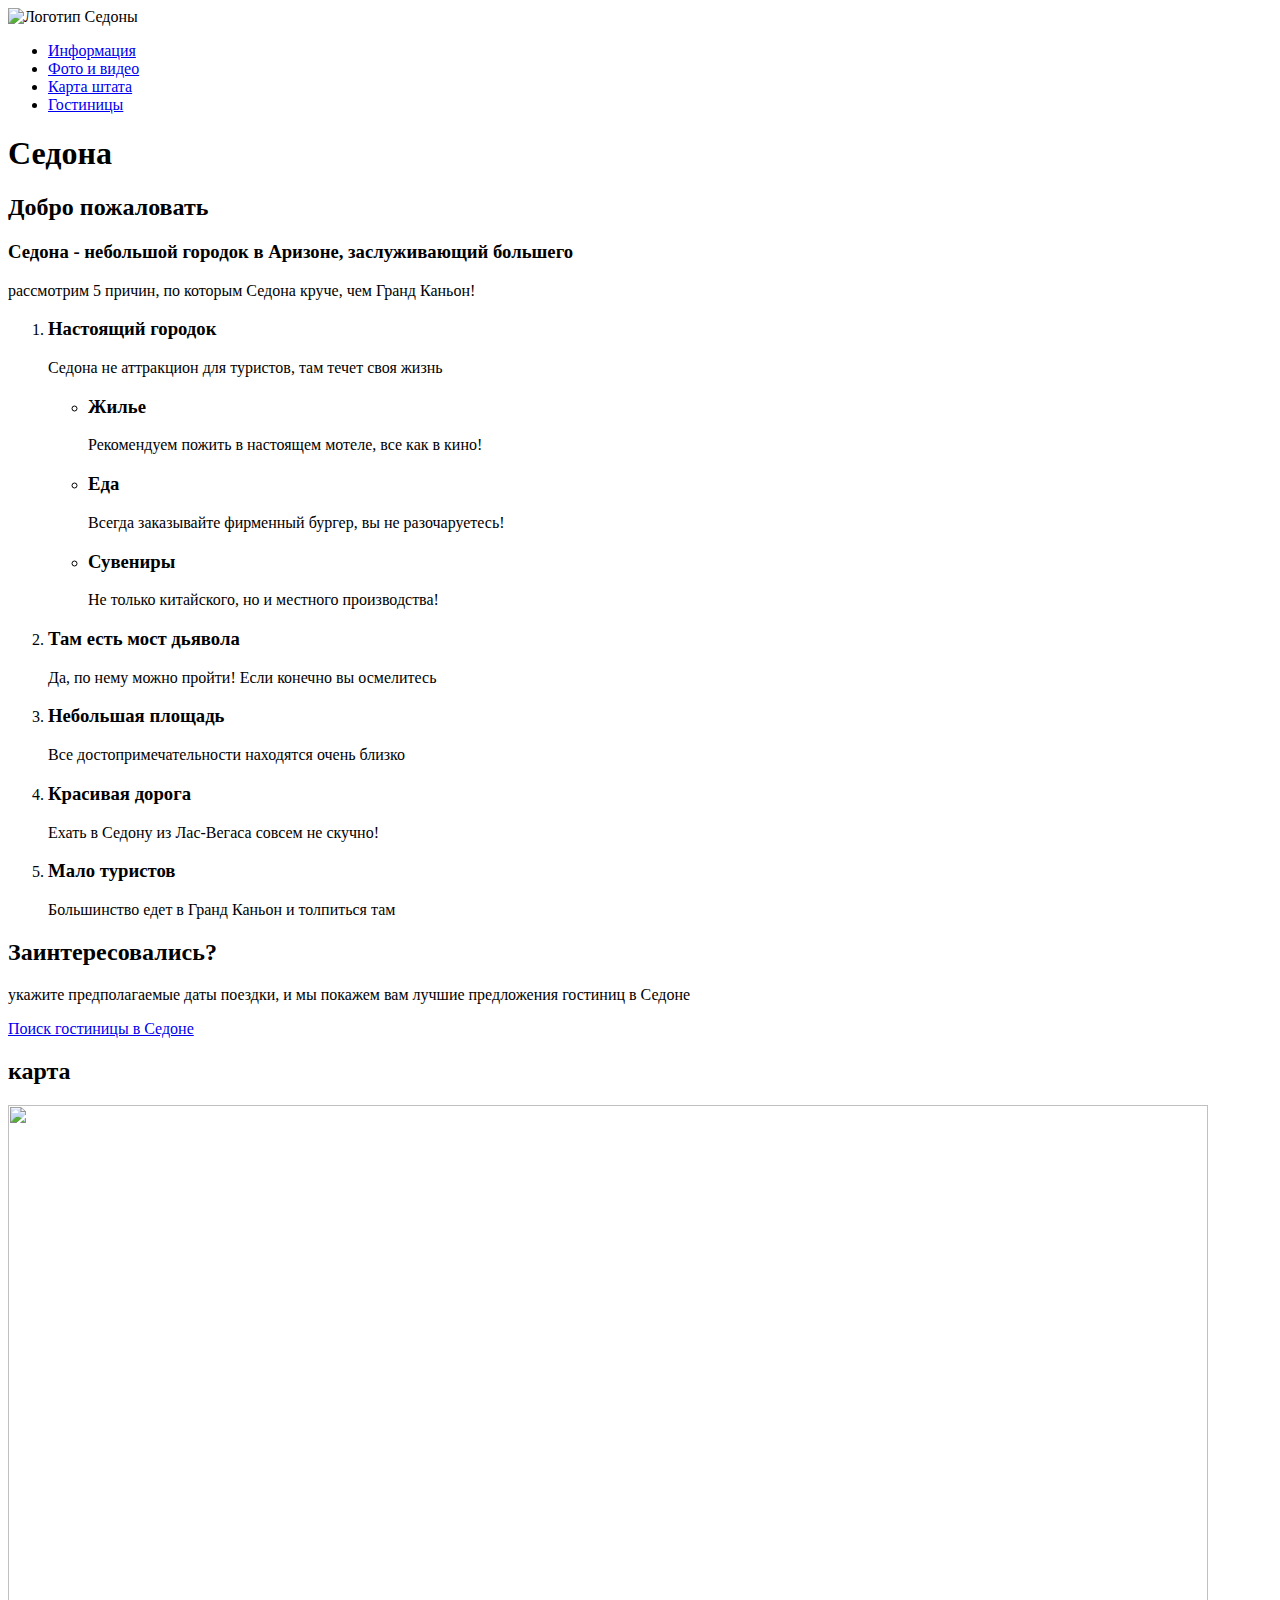
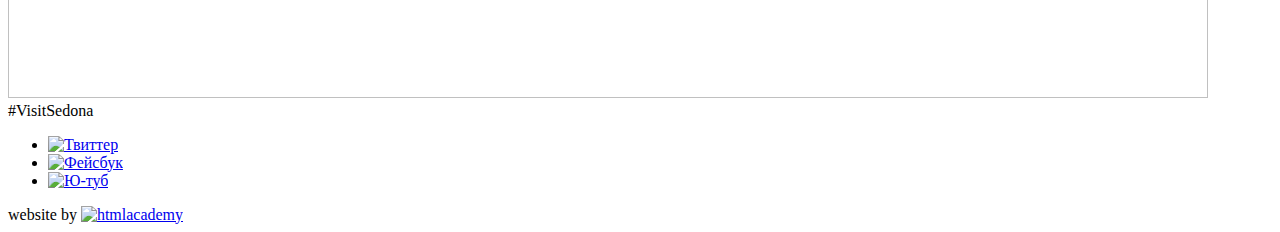
==== index.html @ 186cc0d4 "Исправление разметки, добавление картинок" ====
<!DOCTYPE html>
<html lang="ru">
  <head>
    <meta charset="utf-8">
    <link href="s:\!!!HTML\sedona\519891-sedona\css\index_style.css" rel="stylesheet">
    <title>HTML Academy: Седона</title>
  </head>
  <body>
    <div class="page-frame">     
      <header class="page-header">
        <nav class="main-navigation">
          <a class="logo" alt="логотип">
            <img src="s:\!!!HTML\sedona\519891-sedona\img\logo.png" width="138"height="70" alt="Логотип Седоны">
          </a>        
          <ul class="site-navigation">
            <li>
              <a href="#">Информация</a>
            </li>
            <li>
                <a href="#">Фото и видео</a>
            </li>
            <li>
              <a href="#">Карта штата</a>
            </li>
            <li>
                <a href="hotel.html">Гостиницы</a>
            </li>
          </ul>        
        </nav>
      </header>
      <main class="page-content">      
        <h1 class="visually-hidden">Седона</h1>
        <section class="intro">
          <h2 class="visually-hidden">Добро пожаловать</h2> 
          <h3 class="introduce font-black">Седона - небольшой городок в Аризоне, заслуживающий большего</h3>
          <p class="introduce font-grey">рассмотрим 5 причин, по которым Седона круче, чем Гранд Каньон!</p>        
        </section>
        <section class="features">         
          <ol class="features-list">
            <li class="feature-item back-blue">
              <section class="feature-wide">
                <div class="feature-wide-box1">
                  <h3 class="feature-item-caption font-white">Настоящий городок</h3>
                  <p class="feature-item-description font-white">Седона не аттракцион для туристов, там течет своя жизнь</p>
                </div>                
                <!-- Фото <img class="features1" src="s:\!!!HTML\sedona\519891-sedona\img\" width="800px"height="256px" alt="">-->
              </section>
              <ul class="about-sity">
                <li>
                  <h3 class="about-sity-caption font-black">Жилье</h3>
                  <!-- Иконка, фон-->
                  <p class="about-sity-description font-grey">Рекомендуем пожить в настоящем мотеле, все как в кино!</p>
                </li>
                <li>
                  <h3 class="about-sity-caption font-black">Еда</h3>
                  <!-- Иконка, фон-->
                  <p class="about-sity-description font-grey">Всегда заказывайте фирменный бургер, вы не разочаруетесь!</p>
                </li>
                <li>
                  <h3 class="about-sity-caption font-black">Сувениры</h3>
                  <!-- Иконка, фон-->
                  <p class="about-sity-description font-grey">Не только китайского, но и местного производства!</p>
                </li>
              </ul>
            </li>
            <li class="feature-item back-blue">
              <section class="feature-wide revers">
                <div class="feature-wide-box2">
                <h3 class="feature-item-caption font-white">Там есть мост дьявола</h3>
                <p class="feature-item-description font-white">Да, по нему можно пройти! Если конечно вы осмелитесь</p>
                </div>                
                <!-- Фото <img class="features2" src="" width=""height="" alt="">-->
              </section>                
            </li>
            <li class="feature-item back-grey">
                <h3 class="feature-item-caption font-black">Небольшая площадь</h3>
                <p class="feature-item-description font-grey">Все достопримечательности находятся очень близко</p>
            </li>
            <li class="feature-item back-grey">
                <h3 class="feature-item-caption font-black">Красивая дорога</h3>
                <p class="feature-item-description font-grey">Ехать в Седону из Лас-Вегаса совсем не скучно!</p>
            </li>
            <li class="feature-item back-grey">
                <h3 class="feature-item-caption font-black">Мало туристов</h3>
                <p class="feature-item-description font-grey">Большинство едет в Гранд Каньон и толпиться там</p>
            </li>
          </ol>
        </section>
        <section class="search-hotel">
          <h2 class="search-hotel-caption font-black">Заинтересовались?</h2>
          <p class="search-hotel-date font-grey">укажите предполагаемые даты поездки, и мы покажем вам лучшие предложения гостиниц в Седоне</p>
          <a href="form.html" class="search-hotel-link">Поиск гостиницы в Седоне</a>  
          <!-- должно всплывать окно--> 
          <div class="popup search">
           <!-- Тут будет форма-->
          </div>     
        </section>
        <section class="map">
          <h2 class="visually-hidden">карта</h2>
          <img src="s:\!!!HTML\sedona\519891-sedona\img\map.jpg " width="1200px" height="593px">
        </section>
      
      </main>
      <footer class="page-footer">
        <div>#VisitSedona</div>         
        <ul class="social">
          <li>
            <a class="social-item tw" href="#">
              <img src="s:\!!!HTML\sedona\519891-sedona\img\twitter.svg" alt="Твиттер">
            </a>
          </li>
          <li>
            <a class="social-item fb" href="#">
              <img src="s:\!!!HTML\sedona\519891-sedona\img\fb.svg" alt="Фейсбук">
            </a>
          </li>
          <li>
            <a class="social-item yt" href="#">
              <img src="s:\!!!HTML\sedona\519891-sedona\img\youtube.svg" alt="Ю-туб">
             </a>
          </li>
        </ul>        
        <div class="copyright">
          <span>
            website by                   
              <a href="https://htmlacademy.ru/intensive/htmlcss">
               <img src="s:\!!!HTML\sedona\519891-sedona\img\logo_htmlacademy.svg" width="115px" height="41px" alt="htmlacademy">
              </a>
          </span>           
        </div>      
      </footer>
   </div>
  </body>
</html>
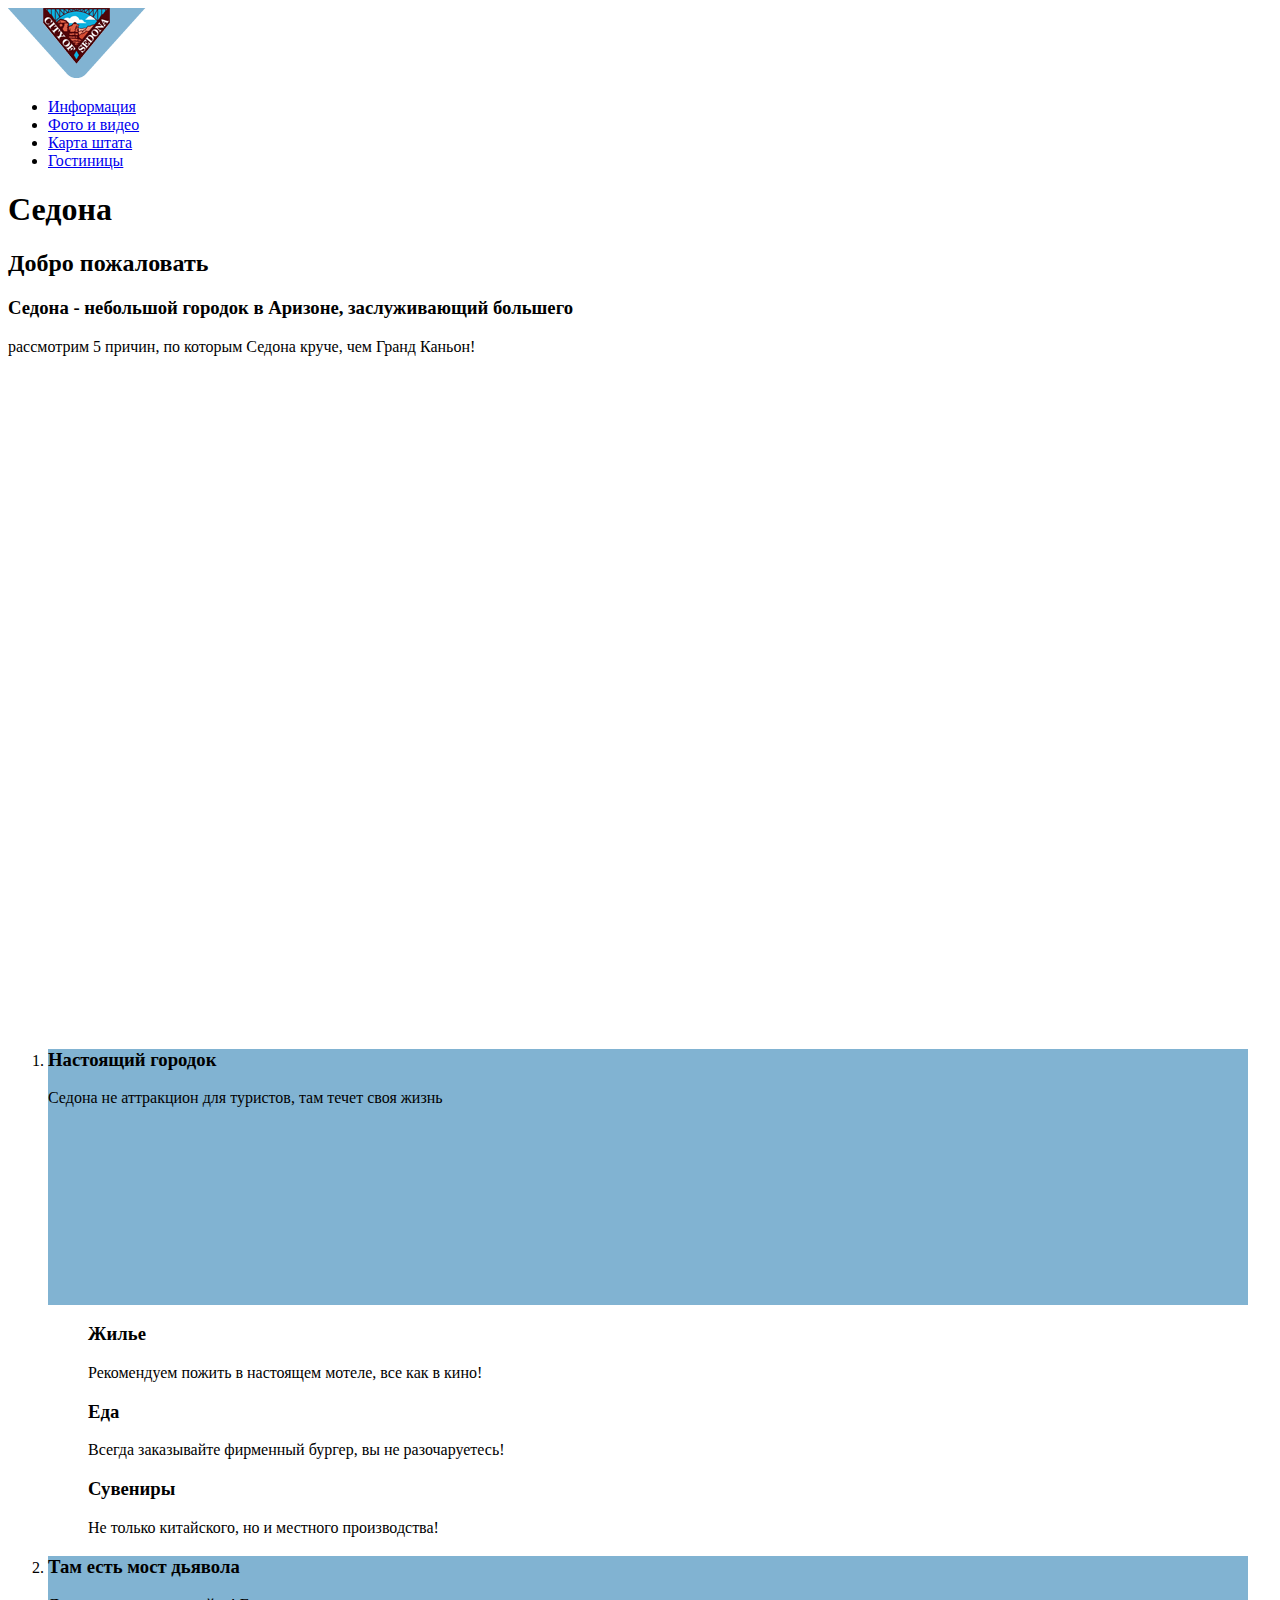
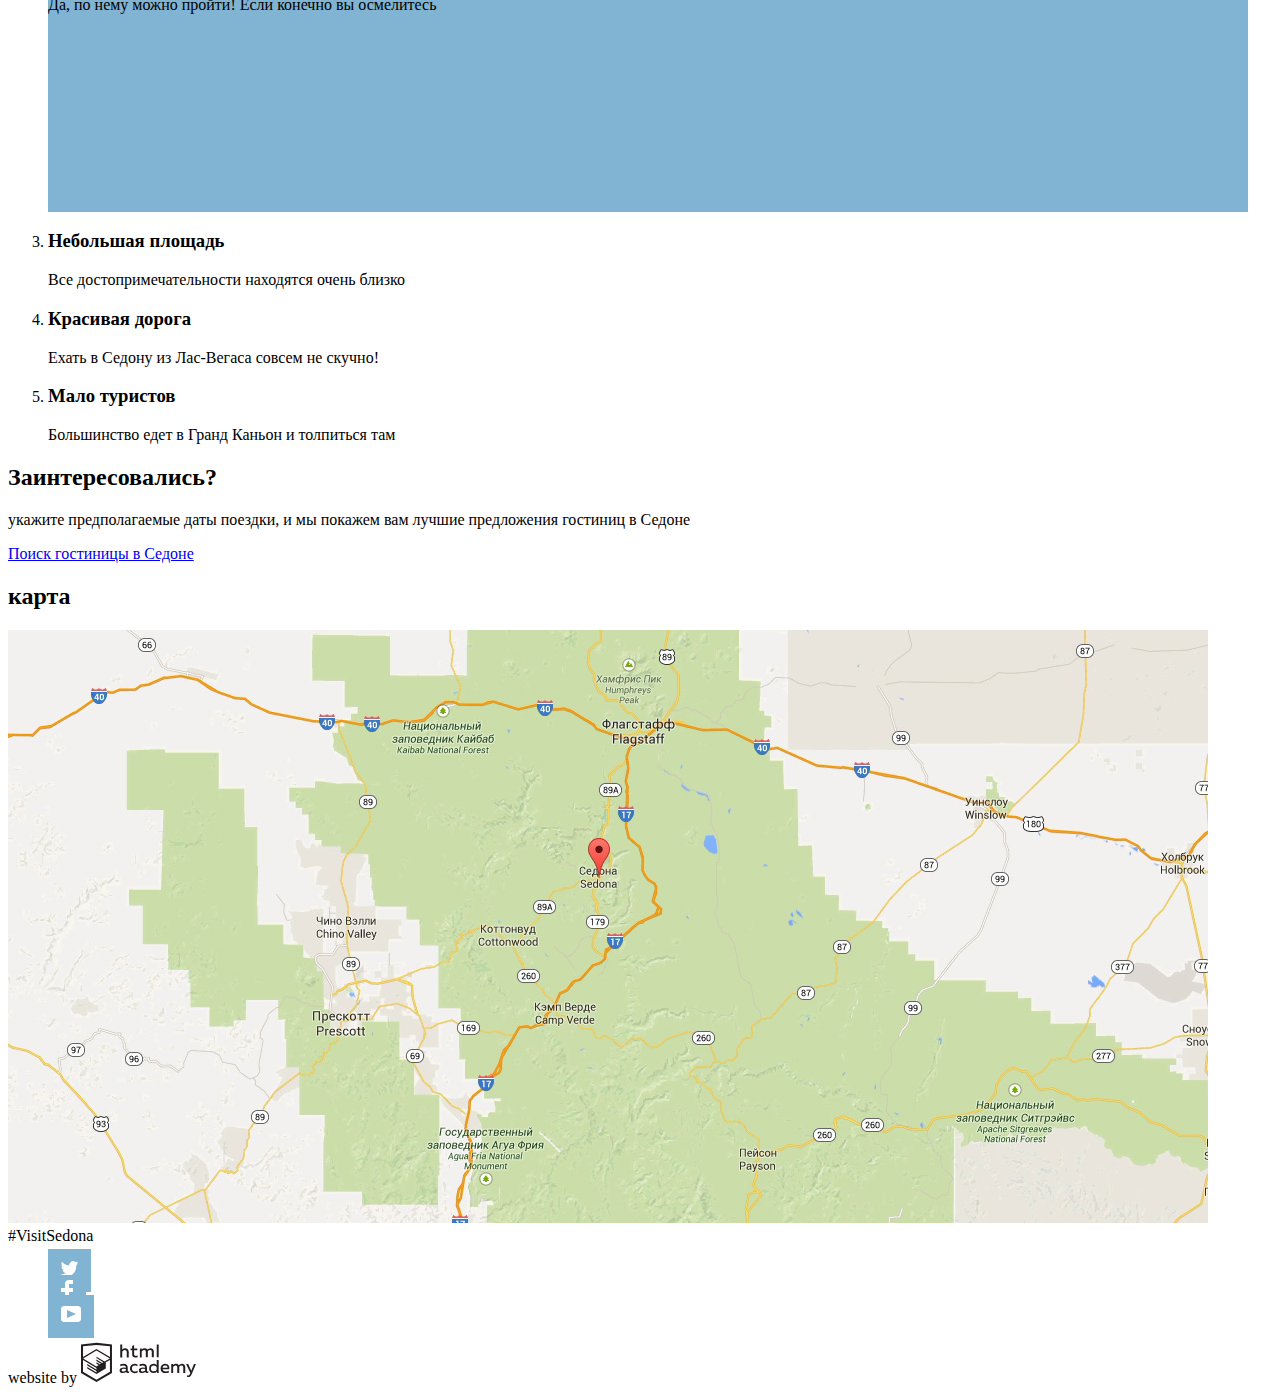
==== commit ff17bfc4: "Ссылки" ====
--- a/index.html
+++ b/index.html
@@ -2,7 +2,7 @@
 <html lang="ru">
   <head>
     <meta charset="utf-8">
-    <link href="s:\!!!HTML\sedona\519891-sedona\css\index_style.css" rel="stylesheet">
+    <link href="css\index_style.css" rel="stylesheet">
     <title>HTML Academy: Седона</title>
   </head>
   <body>
@@ -10,7 +10,7 @@
       <header class="page-header">
         <nav class="main-navigation">
           <a class="logo" alt="логотип">
-            <img src="s:\!!!HTML\sedona\519891-sedona\img\logo.png" width="138"height="70" alt="Логотип Седоны">
+            <img src="img\logo.png" width="138"height="70" alt="Логотип Седоны">
           </a>        
           <ul class="site-navigation">
             <li>
@@ -43,22 +43,21 @@
                   <h3 class="feature-item-caption font-white">Настоящий городок</h3>
                   <p class="feature-item-description font-white">Седона не аттракцион для туристов, там течет своя жизнь</p>
                 </div>                
-                <!-- Фото <img class="features1" src="s:\!!!HTML\sedona\519891-sedona\img\" width="800px"height="256px" alt="">-->
               </section>
               <ul class="about-sity">
                 <li>
                   <h3 class="about-sity-caption font-black">Жилье</h3>
-                  <!-- Иконка, фон-->
+                  
                   <p class="about-sity-description font-grey">Рекомендуем пожить в настоящем мотеле, все как в кино!</p>
                 </li>
                 <li>
                   <h3 class="about-sity-caption font-black">Еда</h3>
-                  <!-- Иконка, фон-->
+                  
                   <p class="about-sity-description font-grey">Всегда заказывайте фирменный бургер, вы не разочаруетесь!</p>
                 </li>
                 <li>
                   <h3 class="about-sity-caption font-black">Сувениры</h3>
-                  <!-- Иконка, фон-->
+                  
                   <p class="about-sity-description font-grey">Не только китайского, но и местного производства!</p>
                 </li>
               </ul>
@@ -69,7 +68,7 @@
                 <h3 class="feature-item-caption font-white">Там есть мост дьявола</h3>
                 <p class="feature-item-description font-white">Да, по нему можно пройти! Если конечно вы осмелитесь</p>
                 </div>                
-                <!-- Фото <img class="features2" src="" width=""height="" alt="">-->
+                
               </section>                
             </li>
             <li class="feature-item back-grey">
@@ -97,7 +96,7 @@
         </section>
         <section class="map">
           <h2 class="visually-hidden">карта</h2>
-          <img src="s:\!!!HTML\sedona\519891-sedona\img\map.jpg " width="1200px" height="593px">
+          <img src="img\map.jpg " width="1200px" height="593px">
         </section>
       
       </main>
@@ -106,17 +105,17 @@
         <ul class="social">
           <li>
             <a class="social-item tw" href="#">
-              <img src="s:\!!!HTML\sedona\519891-sedona\img\twitter.svg" alt="Твиттер">
+              <img src="img\twitter.svg" alt="Твиттер">
             </a>
           </li>
           <li>
             <a class="social-item fb" href="#">
-              <img src="s:\!!!HTML\sedona\519891-sedona\img\fb.svg" alt="Фейсбук">
+              <img src="img\fb.svg" alt="Фейсбук">
             </a>
           </li>
           <li>
             <a class="social-item yt" href="#">
-              <img src="s:\!!!HTML\sedona\519891-sedona\img\youtube.svg" alt="Ю-туб">
+              <img src="img\youtube.svg" alt="Ю-туб">
              </a>
           </li>
         </ul>        
@@ -124,7 +123,7 @@
           <span>
             website by                   
               <a href="https://htmlacademy.ru/intensive/htmlcss">
-               <img src="s:\!!!HTML\sedona\519891-sedona\img\logo_htmlacademy.svg" width="115px" height="41px" alt="htmlacademy">
+               <img src="img\logo_htmlacademy.svg" width="115px" height="41px" alt="htmlacademy">
               </a>
           </span>           
         </div>      
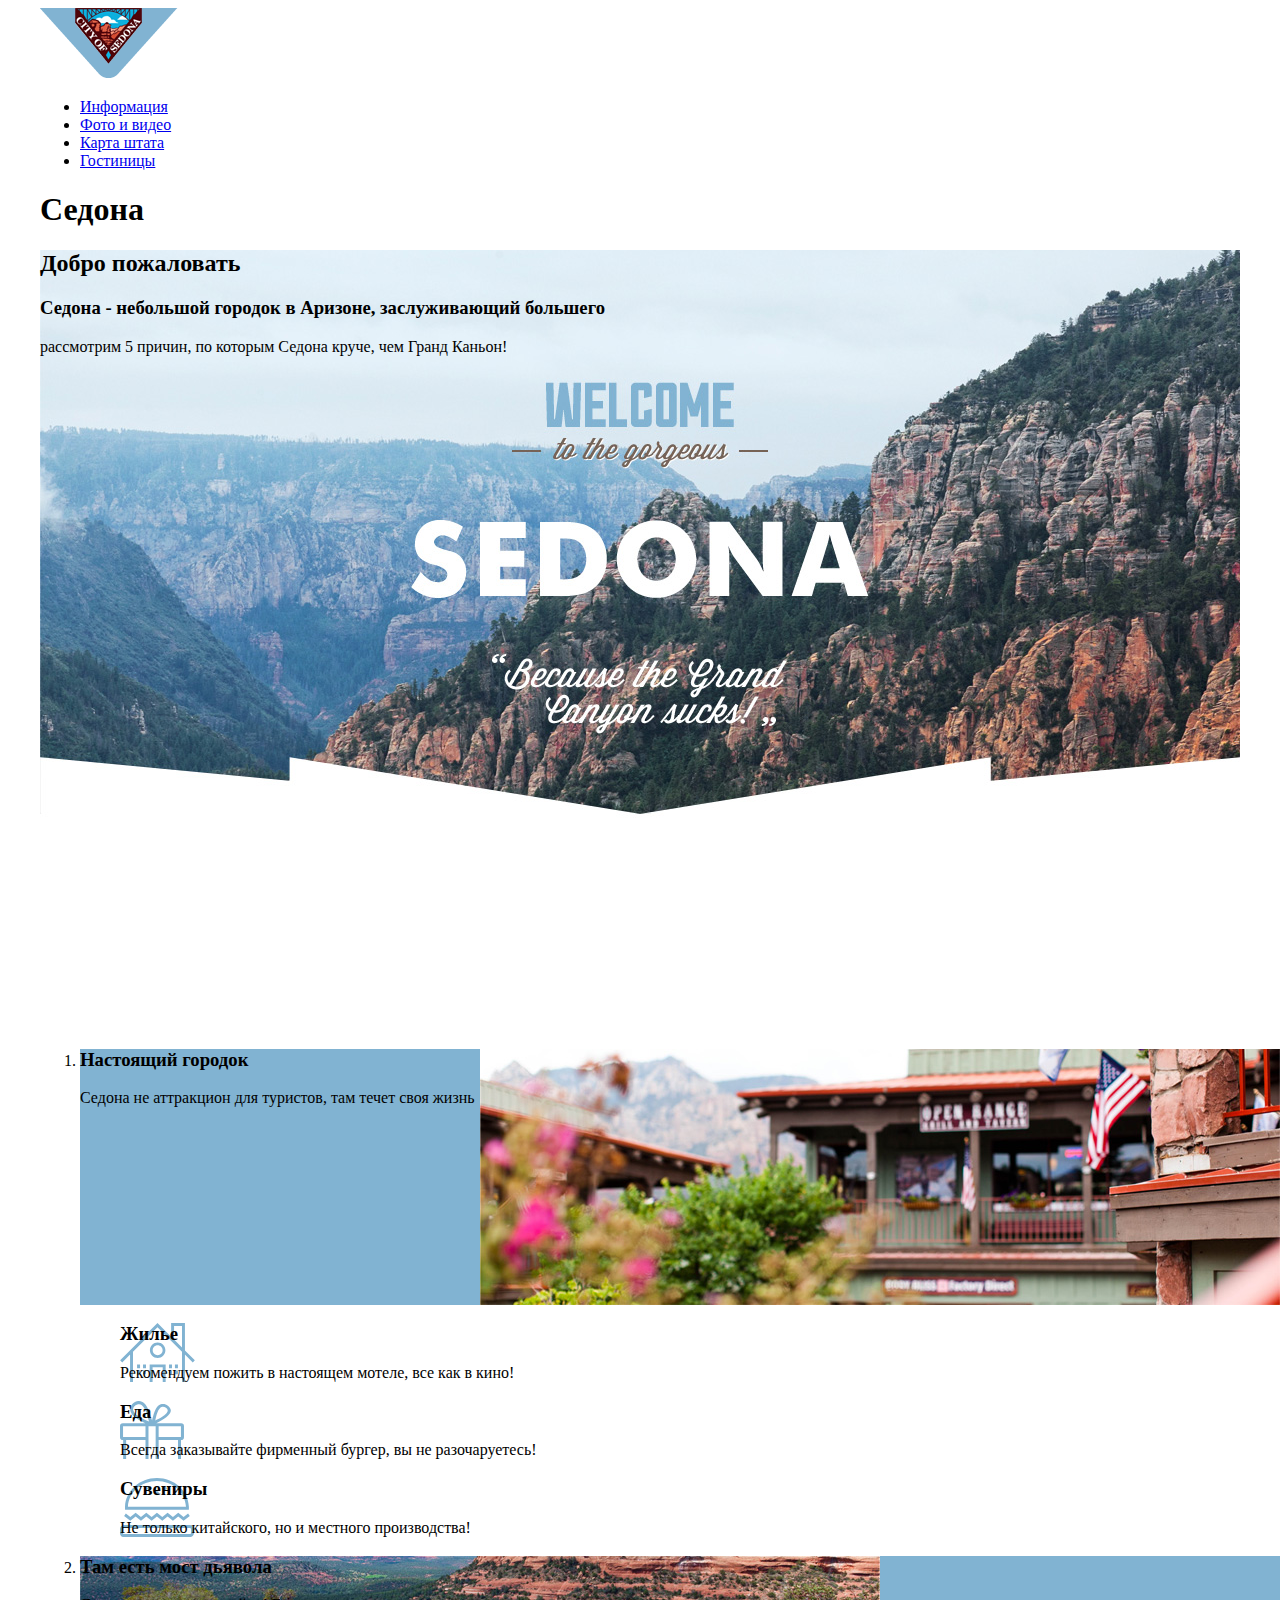
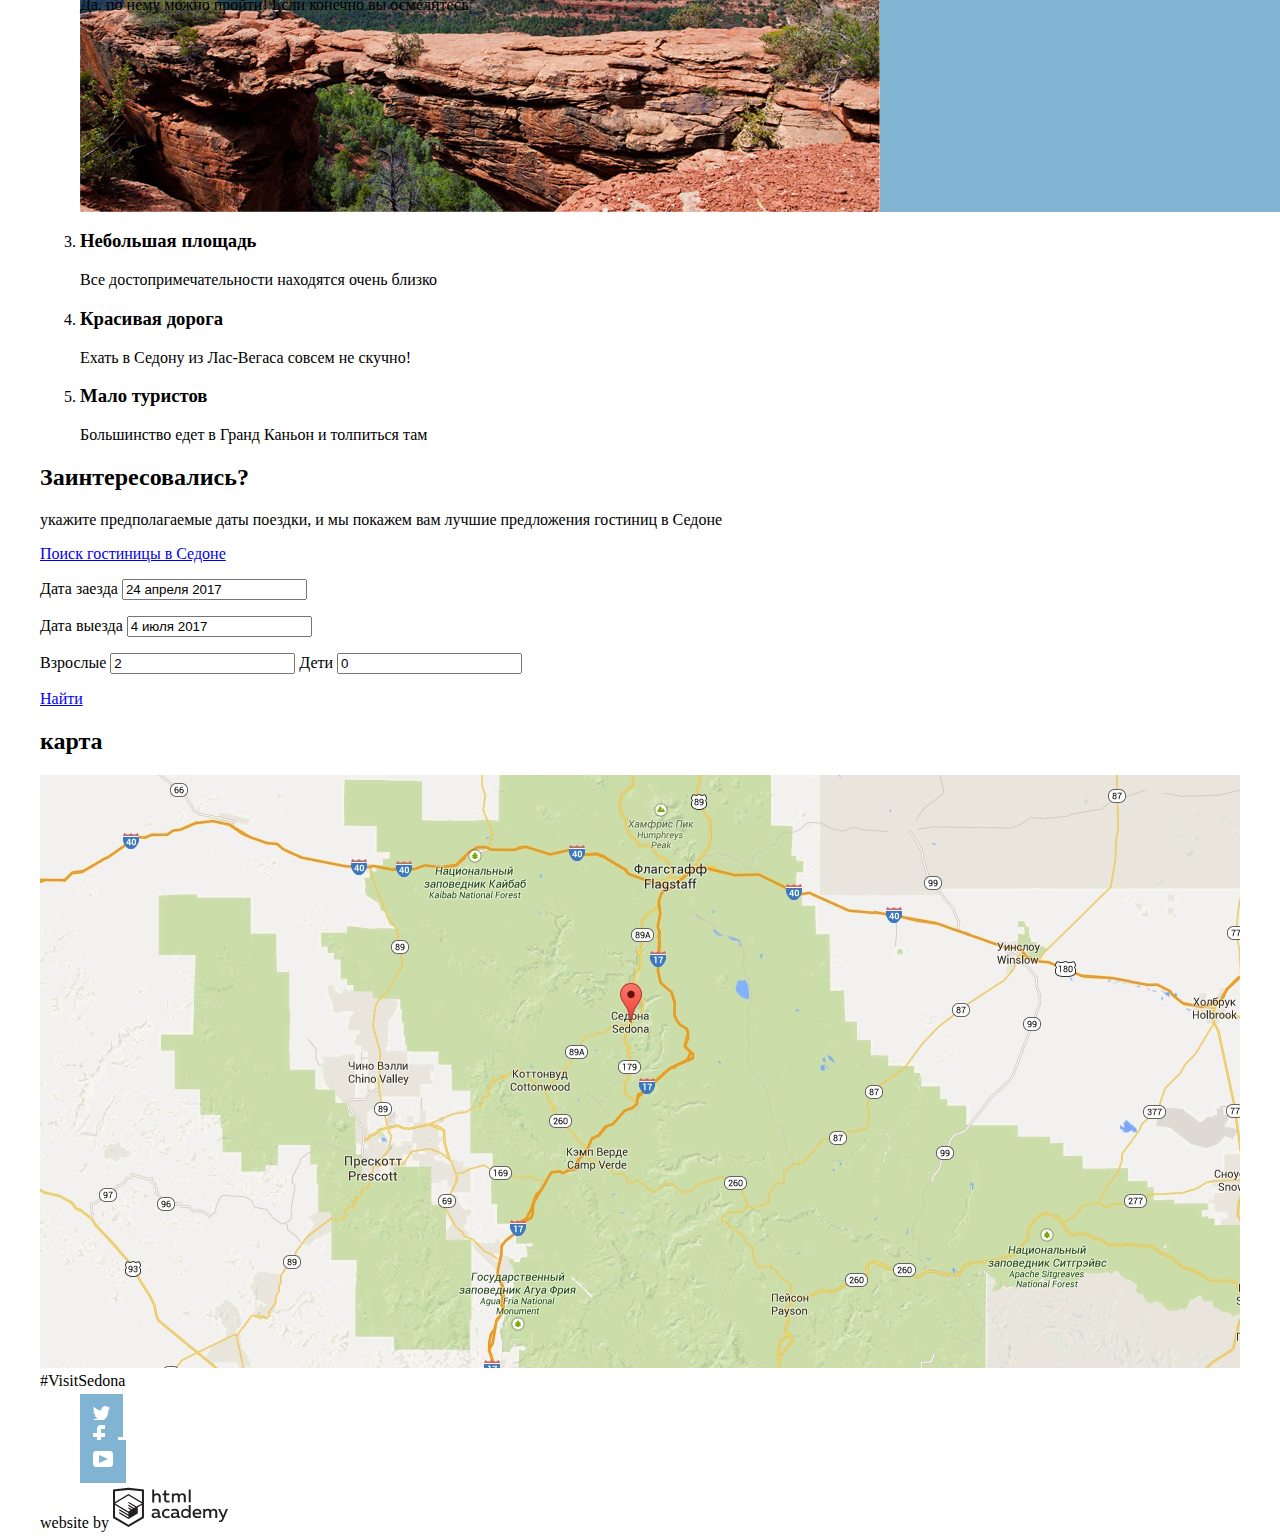
==== commit 7c506a9a: "формы" ====
--- a/index.html
+++ b/index.html
@@ -2,7 +2,7 @@
 <html lang="ru">
   <head>
     <meta charset="utf-8">
-    <link href="css\index_style.css" rel="stylesheet">
+    <link href="css/style.css" rel="stylesheet">
     <title>HTML Academy: Седона</title>
   </head>
   <body>
@@ -10,7 +10,7 @@
       <header class="page-header">
         <nav class="main-navigation">
           <a class="logo" alt="логотип">
-            <img src="img\logo.png" width="138"height="70" alt="Логотип Седоны">
+            <img src="img/logo.png" width="138"height="70" alt="Логотип Седоны">
           </a>        
           <ul class="site-navigation">
             <li>
@@ -90,13 +90,29 @@
           <p class="search-hotel-date font-grey">укажите предполагаемые даты поездки, и мы покажем вам лучшие предложения гостиниц в Седоне</p>
           <a href="form.html" class="search-hotel-link">Поиск гостиницы в Седоне</a>  
           <!-- должно всплывать окно--> 
-          <div class="popup search">
-           <!-- Тут будет форма-->
+          <div class="popup-search">
+            <form class="popup-search-options" action="https://echo.htmlacademy.ru" method="post">
+              <p class="visit-date">
+                <label for="arrival-date">Дата заезда</label>
+                <input type="text" name="date" id="arrival-date"value="24 апреля 2017">
+              </p>
+              <p class="visit-date">
+                <label for="departure-date">Дата выезда</label>
+                <input type="text" name="date" id="departure-date" value="4 июля 2017">
+              </p>
+              <p>
+                <label for="adult">Взрослые</label>
+                <input class="count-guests" type="number" name="count-adult" id="adult" value="2">
+                <label for="children">Дети</label>
+                <input class="count-guests" type="number" name="count-children" id="children" value="0">
+              </p>
+            </form>
+            <a href="hotel.html" class="popup-search-hotels">Найти</a>
           </div>     
         </section>
         <section class="map">
           <h2 class="visually-hidden">карта</h2>
-          <img src="img\map.jpg " width="1200px" height="593px">
+          <img src="img/map.jpg " width="1200px" height="593px">
         </section>
       
       </main>
@@ -105,17 +121,17 @@
         <ul class="social">
           <li>
             <a class="social-item tw" href="#">
-              <img src="img\twitter.svg" alt="Твиттер">
+              <img src="img/twitter.svg" alt="Твиттер">
             </a>
           </li>
           <li>
             <a class="social-item fb" href="#">
-              <img src="img\fb.svg" alt="Фейсбук">
+              <img src="img/fb.svg" alt="Фейсбук">
             </a>
           </li>
           <li>
             <a class="social-item yt" href="#">
-              <img src="img\youtube.svg" alt="Ю-туб">
+              <img src="img/youtube.svg" alt="Ю-туб">
              </a>
           </li>
         </ul>        
@@ -123,7 +139,7 @@
           <span>
             website by                   
               <a href="https://htmlacademy.ru/intensive/htmlcss">
-               <img src="img\logo_htmlacademy.svg" width="115px" height="41px" alt="htmlacademy">
+               <img src="img/logo_htmlacademy.svg" width="115px" height="41px" alt="htmlacademy">
               </a>
           </span>           
         </div>      
--- a/css/style.css
+++ b/css/style.css
@@ -0,0 +1,62 @@
+.page-frame {
+    width: 1200px;
+    margin: 0px auto;
+}
+.intro {
+    width: 1200px;
+    height: 780px;
+    background: #ffffff;
+    background-image: url( "../img/intro_background.jpg" );
+}
+.feature-wide-box1 {
+    width: 1200px;
+    height: 256px;
+    background: #81b3d2;
+    background-image: url( "../img/foto1.jpg" );
+    background-repeat: no-repeat;
+    background-position: right 0px top 0px;
+}
+.feature-wide-box2 {
+    width: 1200px;
+    height: 256px;
+    background: #81b3d2;
+    background-image: url( "../img/foto2.jpg" );
+    background-repeat: no-repeat;
+    background-position: left 0px top 0px;
+}
+.about-sity {
+    list-style-type: none;
+}
+.about-sity li:first-child {
+    background-image: url( "../img/icon_1.svg" );
+    background-repeat: no-repeat;
+}
+.about-sity li:nth-child(2) {
+    background-image: url( "../img/icon_2.svg" );
+    background-repeat: no-repeat; 
+}
+.about-sity li:last-child {
+    background-image: url( "../img/icon_3.svg" );
+    background-repeat: no-repeat;
+}
+.social {
+    list-style-type: none;
+}
+.social-item {
+    background: #81b3d2;
+    border: 13px solid #81b3d2;
+}
+.filter{
+    width: 1200px;
+    height: 217px;
+    background: #ffffff;
+    background-image: url( "../img/filter_background.jpg" );
+}
+
+.social {
+    list-style-type: none;
+}
+.social-item {
+    background: #81b3d2;
+    border: 13px solid #81b3d2;
+}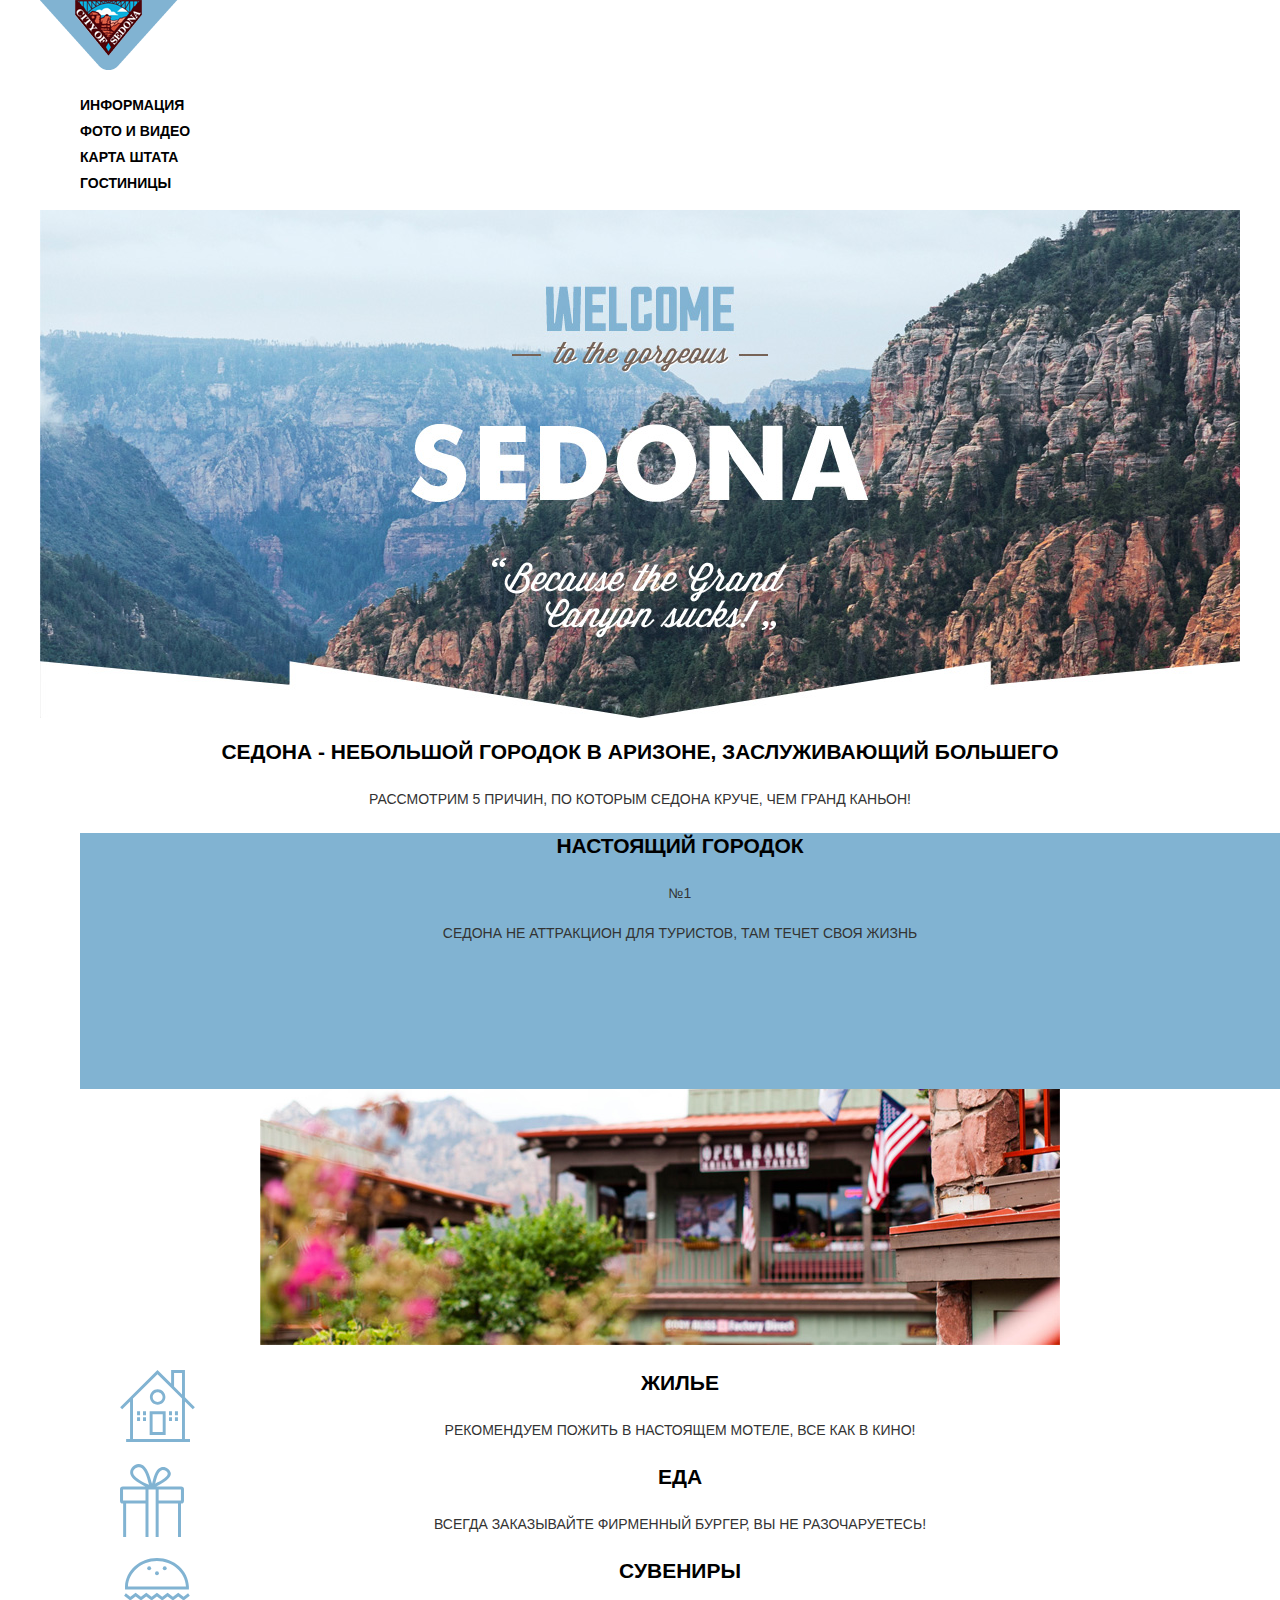
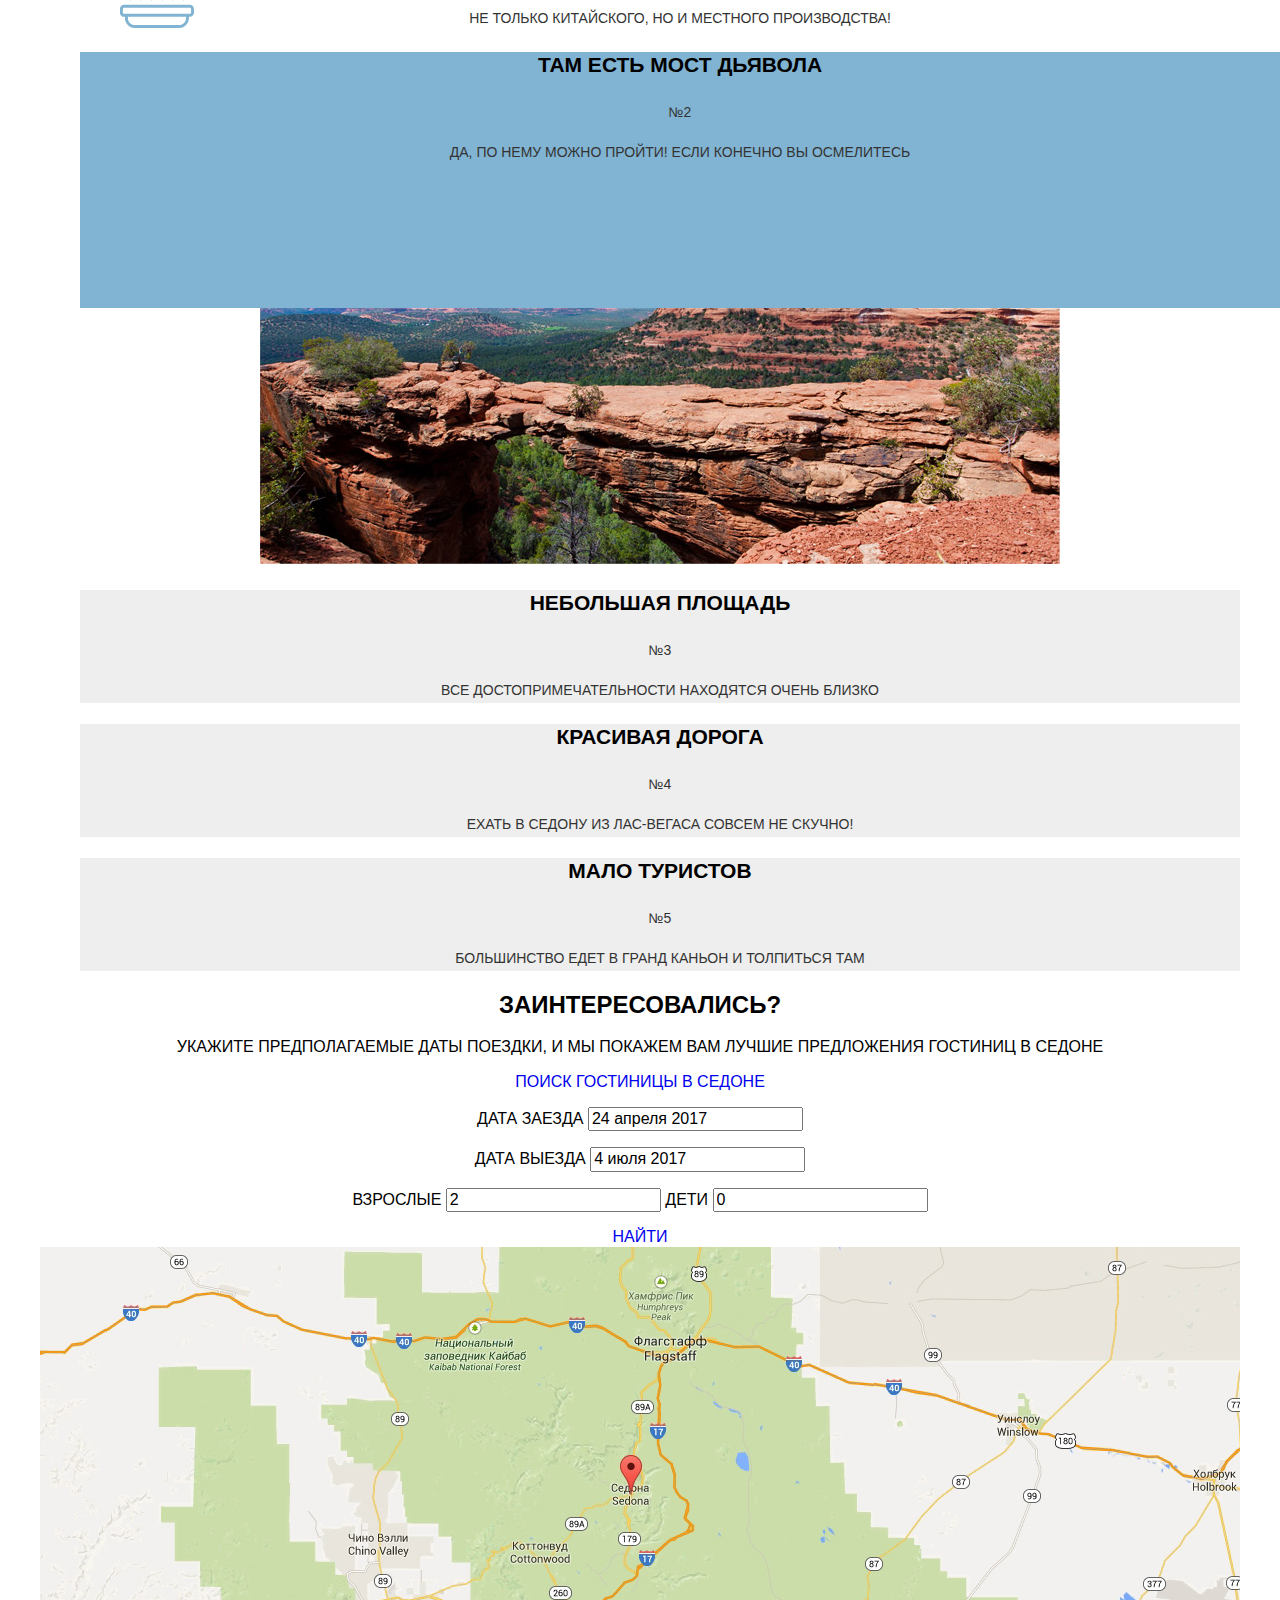
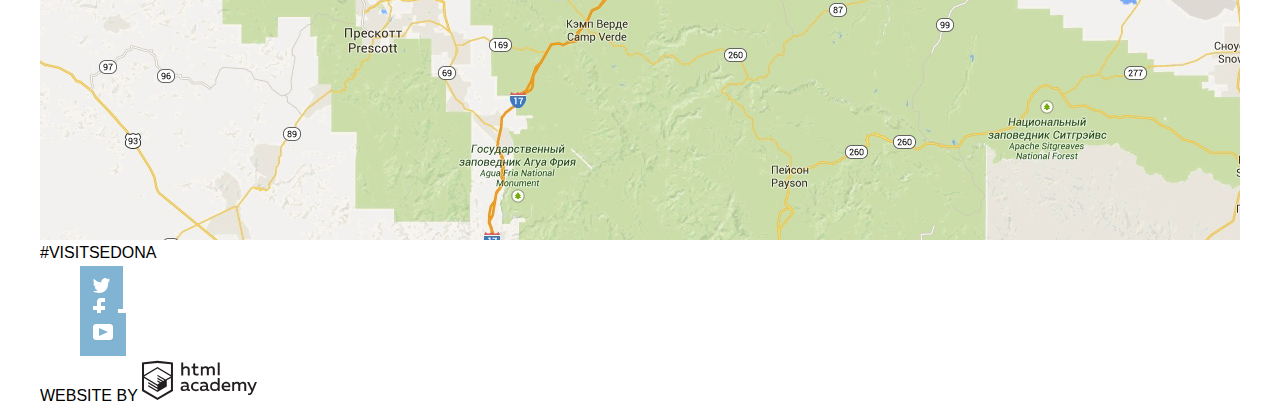
==== commit e309b3fa: "Исправления" ====
--- a/index.html
+++ b/index.html
@@ -2,8 +2,10 @@
 <html lang="ru">
   <head>
     <meta charset="utf-8">
+    <link href="css/normalize.css" rel="stylesheet">
     <link href="css/style.css" rel="stylesheet">
-    <title>HTML Academy: Седона</title>
+    <title>Седона</title>
+    <link href="https://fonts.googleapis.com/css?family=PT+Sans:400,700&amp;subset=latin,cyrillic" rel="stylesheet" type="text/css">
   </head>
   <body>
     <div class="page-frame">     
@@ -31,59 +33,69 @@
       <main class="page-content">      
         <h1 class="visually-hidden">Седона</h1>
         <section class="intro">
-          <h2 class="visually-hidden">Добро пожаловать</h2> 
+          <h2 class="visually-hidden">Добро пожаловать</h2>
+        </section>
+        <section class="features"> 
+          <h2 class="visually-hidden">Преимущества Седоны</h2> 
           <h3 class="introduce font-black">Седона - небольшой городок в Аризоне, заслуживающий большего</h3>
-          <p class="introduce font-grey">рассмотрим 5 причин, по которым Седона круче, чем Гранд Каньон!</p>        
-        </section>
-        <section class="features">         
-          <ol class="features-list">
-            <li class="feature-item back-blue">
+          <p class="introduce font-grey">рассмотрим 5 причин, по которым Седона круче, чем Гранд Каньон!</p>  
+          <ul class="features-list">
+            <li class="feature-item">
               <section class="feature-wide">
-                <div class="feature-wide-box1">
-                  <h3 class="feature-item-caption font-white">Настоящий городок</h3>
-                  <p class="feature-item-description font-white">Седона не аттракцион для туристов, там течет своя жизнь</p>
-                </div>                
+                <div class="feature-item-info">
+                  <h3 class="feature-item-caption">Настоящий городок</h3>
+                  <p class="number">№1</p>
+                  <p class="feature-item-description">Седона не аттракцион для туристов, там течет своя жизнь</p>
+                </div> 
+                <img src="img/foto1.jpg" width="800"height="256" alt="фото">               
               </section>
               <ul class="about-sity">
                 <li>
-                  <h3 class="about-sity-caption font-black">Жилье</h3>
-                  
-                  <p class="about-sity-description font-grey">Рекомендуем пожить в настоящем мотеле, все как в кино!</p>
+                  <h3 class="about-sity-caption">Жилье</h3>          
+                  <p class="about-sity-description">Рекомендуем пожить в настоящем мотеле, все как в кино!</p>
                 </li>
                 <li>
-                  <h3 class="about-sity-caption font-black">Еда</h3>
-                  
-                  <p class="about-sity-description font-grey">Всегда заказывайте фирменный бургер, вы не разочаруетесь!</p>
+                  <h3 class="about-sity-caption">Еда</h3>                  
+                  <p class="about-sity-description">Всегда заказывайте фирменный бургер, вы не разочаруетесь!</p>
                 </li>
                 <li>
-                  <h3 class="about-sity-caption font-black">Сувениры</h3>
-                  
-                  <p class="about-sity-description font-grey">Не только китайского, но и местного производства!</p>
+                  <h3 class="about-sity-caption">Сувениры</h3>                  
+                  <p class="about-sity-description">Не только китайского, но и местного производства!</p>
                 </li>
               </ul>
             </li>
-            <li class="feature-item back-blue">
+            <li class="feature-item">
               <section class="feature-wide revers">
-                <div class="feature-wide-box2">
-                <h3 class="feature-item-caption font-white">Там есть мост дьявола</h3>
-                <p class="feature-item-description font-white">Да, по нему можно пройти! Если конечно вы осмелитесь</p>
-                </div>                
-                
+                <div class="feature-item-info">
+                <h3 class="feature-item-caption">Там есть мост дьявола</h3>
+                <p class="number">№2</p>
+                <p class="feature-item-description">Да, по нему можно пройти! Если конечно вы осмелитесь</p>
+                </div> 
+                <img src="img/foto2.jpg" width="800"height="256" alt="фото">             
               </section>                
             </li>
-            <li class="feature-item back-grey">
-                <h3 class="feature-item-caption font-black">Небольшая площадь</h3>
-                <p class="feature-item-description font-grey">Все достопримечательности находятся очень близко</p>
+            <li class="feature-item">
+              <div class="feature-normal">
+                <h3 class="feature-item-caption">Небольшая площадь</h3>
+                <p class="number">№3</p>
+                <p class="feature-item-description">Все достопримечательности находятся очень близко</p>
+              </div>                
             </li>
-            <li class="feature-item back-grey">
-                <h3 class="feature-item-caption font-black">Красивая дорога</h3>
-                <p class="feature-item-description font-grey">Ехать в Седону из Лас-Вегаса совсем не скучно!</p>
+            <li class="feature-item">
+              <div class="feature-normal">
+                <h3 class="feature-item-caption">Красивая дорога</h3>
+                <p class="number">№4</p>
+                <p class="feature-item-description">Ехать в Седону из Лас-Вегаса совсем не скучно!</p>
+              </div>                
             </li>
-            <li class="feature-item back-grey">
-                <h3 class="feature-item-caption font-black">Мало туристов</h3>
-                <p class="feature-item-description font-grey">Большинство едет в Гранд Каньон и толпиться там</p>
+            <li class="feature-item">
+              <div class="feature-normal">
+                <h3 class="feature-item-caption">Мало туристов</h3>
+                <p class="number">№5</p>
+                <p class="feature-item-description">Большинство едет в Гранд Каньон и толпиться там</p>
+              </div>                
             </li>
-          </ol>
+          </ul>
         </section>
         <section class="search-hotel">
           <h2 class="search-hotel-caption font-black">Заинтересовались?</h2>
--- a/css/style.css
+++ b/css/style.css
@@ -1,29 +1,92 @@
+body{
+    margin:  0;
+    padding: 0;
+
+    font-family: "PT+Sans", Arial, sans-serif;
+    text-transform: uppercase;
+
+    background-color: #ffffff;
+}
 .page-frame {
     width: 1200px;
     margin: 0px auto;
 }
+a {
+    text-decoration: none;
+  }
+.main-navigation{
+    font-size: 14px;
+    font-weight: bold;
+    line-height: 26px;
+    color: #000000;  
+    background-color: #FFFFFF;
+}  
+.site-navigation a {
+    color: #000000;
+}
+.logo{
+    /* как его поставить на место*/
+}
+.site-navigation,
+.social{
+    list-style: none;
+}
+
+.visually-hidden {
+    position: absolute;
+    width: 1px;
+    height: 1px;
+    margin: -1px;
+    border: 0;
+    padding: 0;
+    clip: rect(0 0 0 0);
+    overflow: hidden;
+  }
+
 .intro {
     width: 1200px;
-    height: 780px;
-    background: #ffffff;
+    height: 508px;
+    background: #90bed8;
     background-image: url( "../img/intro_background.jpg" );
 }
-.feature-wide-box1 {
+.features,
+.search-hotel
+ {
+    text-align: center;    
+}
+.features-list{
+    list-style: none;
+}
+.features h3{ 
+    font-size: 21px;
+    font-weight: bold;
+    line-height: 26px;
+    color: #000000;
+}
+.features p{ 
+    font-size: 14px;
+    font-weight: normal;
+    line-height: 26px;
+    color: #333333;
+}
+
+
+.feature-item-info {
     width: 1200px;
     height: 256px;
     background: #81b3d2;
-    background-image: url( "../img/foto1.jpg" );
-    background-repeat: no-repeat;
     background-position: right 0px top 0px;
+    
 }
-.feature-wide-box2 {
-    width: 1200px;
-    height: 256px;
-    background: #81b3d2;
-    background-image: url( "../img/foto2.jpg" );
-    background-repeat: no-repeat;
-    background-position: left 0px top 0px;
+
+.feature-wide h3,
+.feature-wide p, {
+    color: #c5c5c5;/*заменить на белый*/
 }
+.feature-normal{
+    background-color: #eeeeee;
+}
+
 .about-sity {
     list-style-type: none;
 }
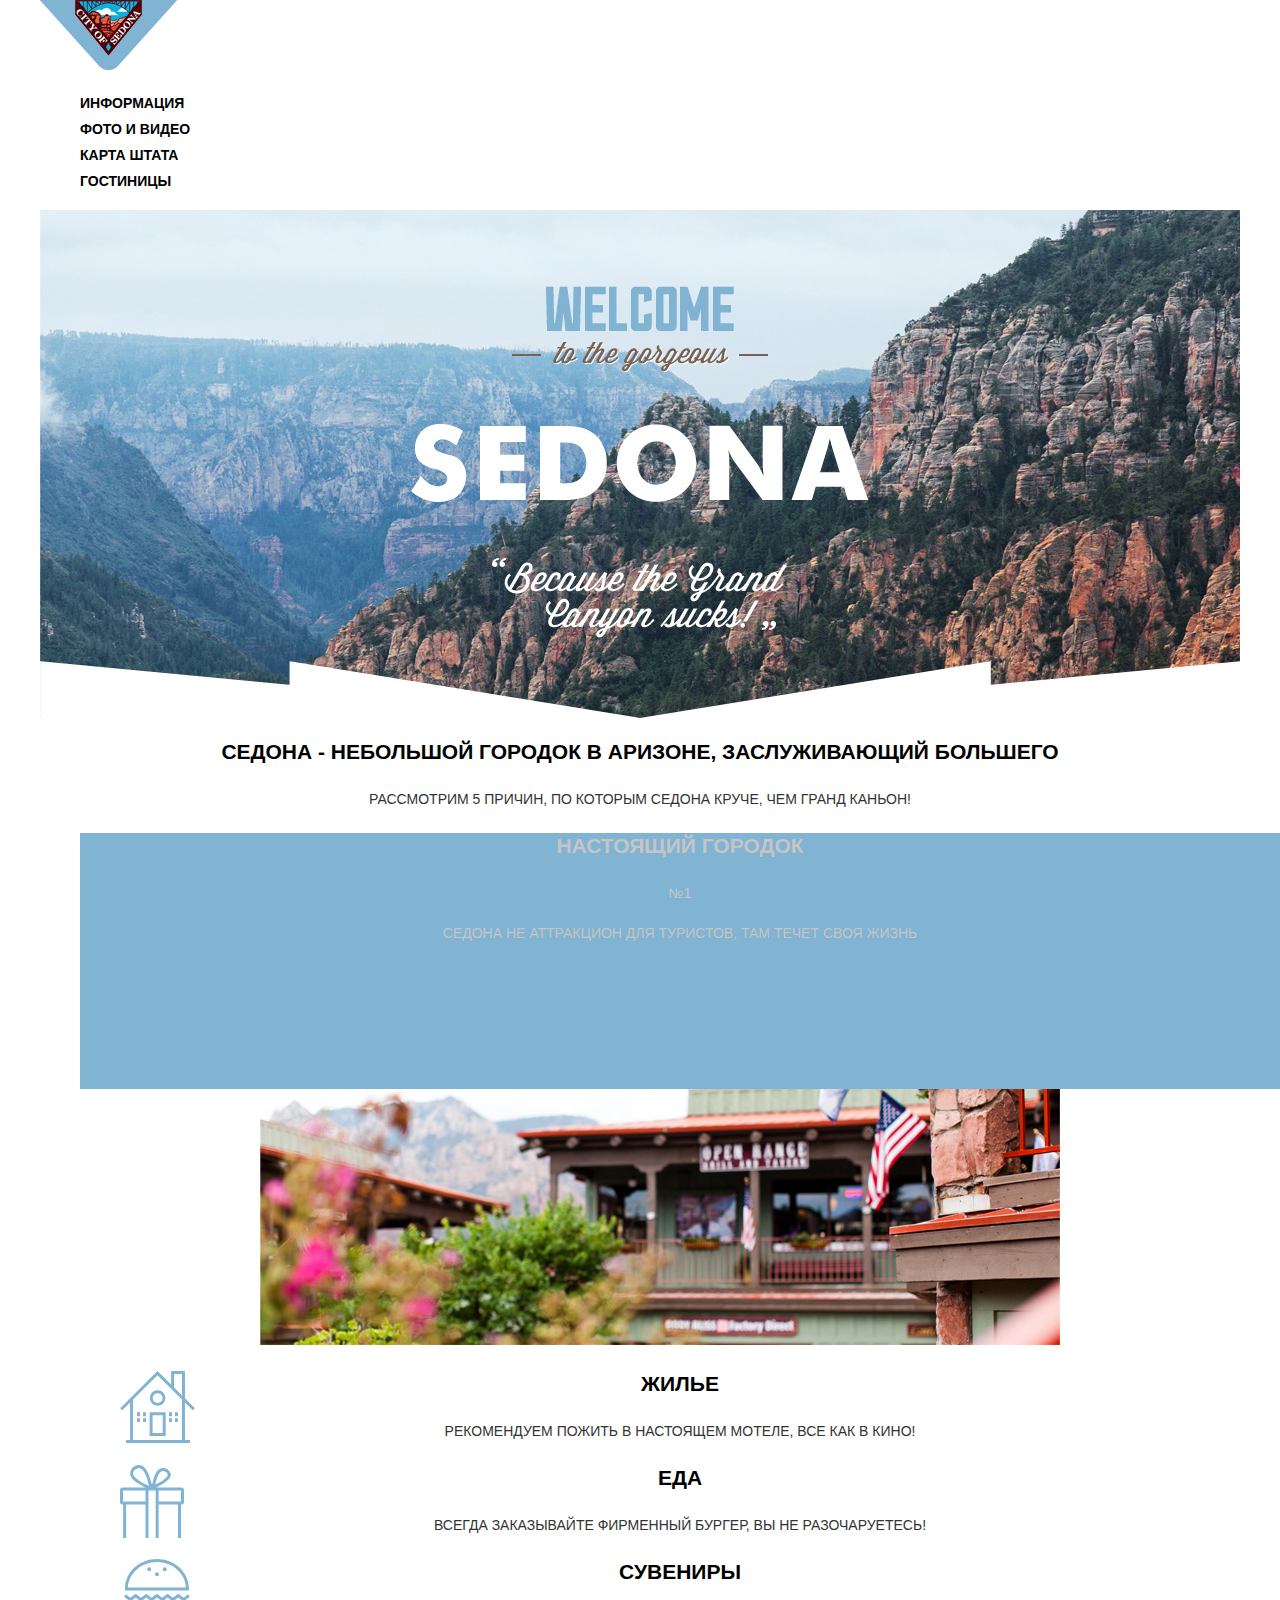
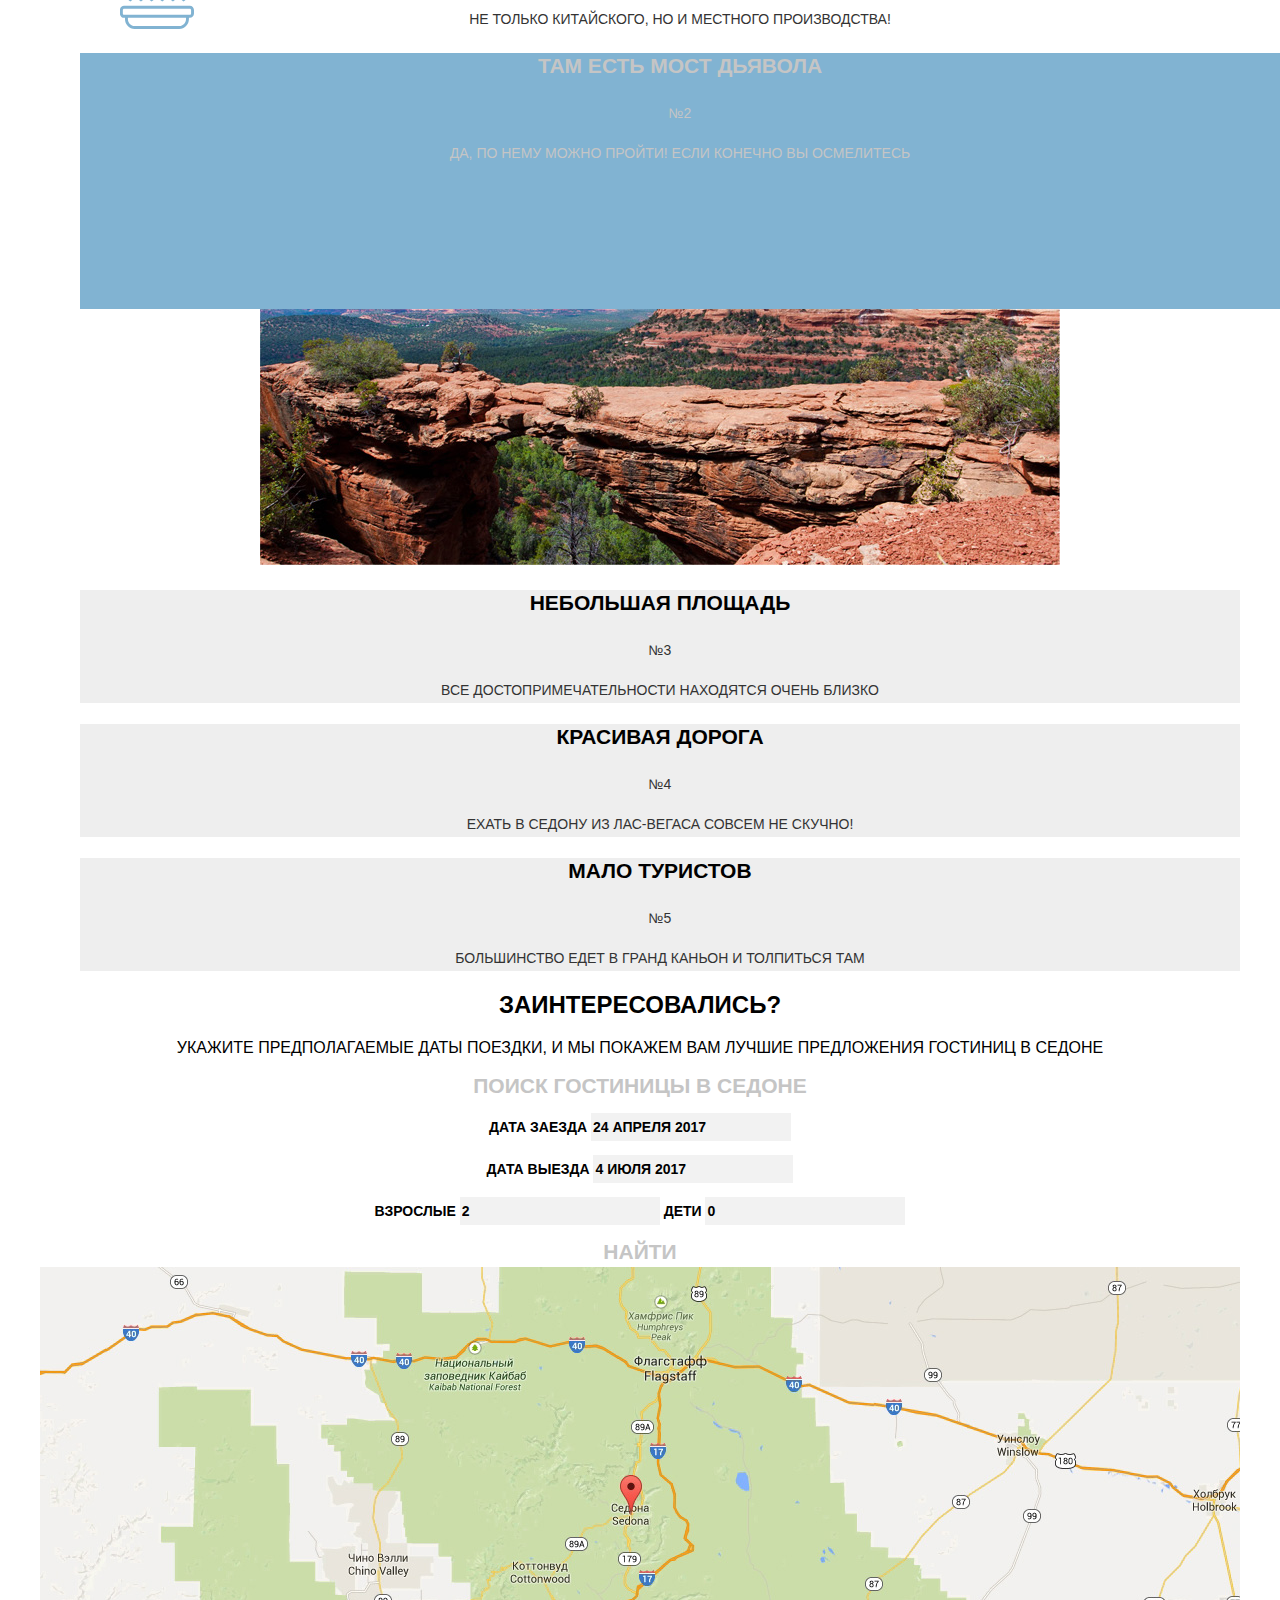
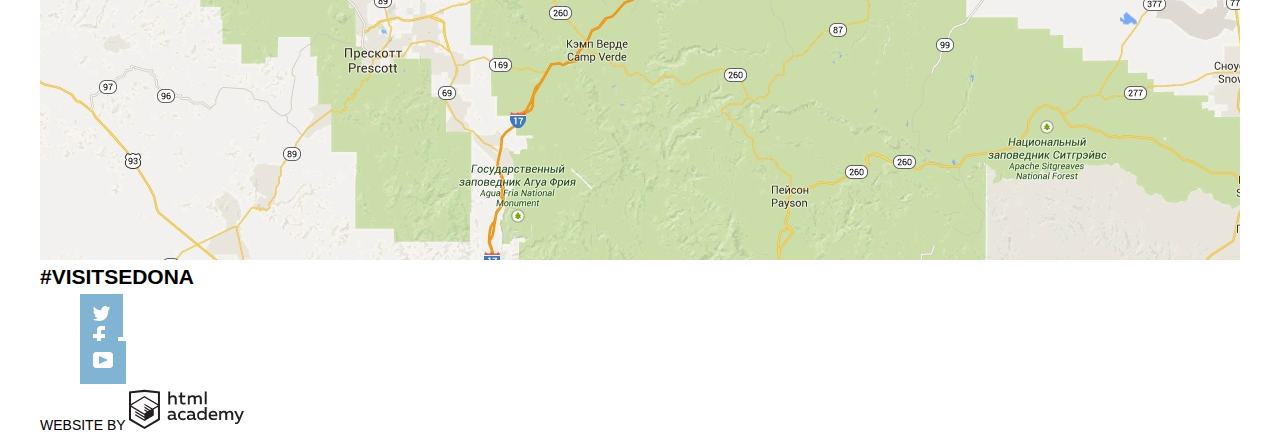
==== commit 19801fd3: "Базовая стилизация" ====
--- a/index.html
+++ b/index.html
@@ -16,7 +16,7 @@
           </a>        
           <ul class="site-navigation">
             <li>
-              <a href="#">Информация</a>
+              <a class="active" href="#">Информация</a>
             </li>
             <li>
                 <a href="#">Фото и видео</a>
@@ -25,7 +25,7 @@
               <a href="#">Карта штата</a>
             </li>
             <li>
-                <a href="hotel.html">Гостиницы</a>
+                <a class="active" href="hotel.html">Гостиницы</a>
             </li>
           </ul>        
         </nav>
@@ -42,7 +42,7 @@
           <ul class="features-list">
             <li class="feature-item">
               <section class="feature-wide">
-                <div class="feature-item-info">
+                <div class="feature-wide-info">
                   <h3 class="feature-item-caption">Настоящий городок</h3>
                   <p class="number">№1</p>
                   <p class="feature-item-description">Седона не аттракцион для туристов, там течет своя жизнь</p>
@@ -66,7 +66,7 @@
             </li>
             <li class="feature-item">
               <section class="feature-wide revers">
-                <div class="feature-item-info">
+                <div class="feature-wide-info">
                 <h3 class="feature-item-caption">Там есть мост дьявола</h3>
                 <p class="number">№2</p>
                 <p class="feature-item-description">Да, по нему можно пройти! Если конечно вы осмелитесь</p>
@@ -129,7 +129,7 @@
       
       </main>
       <footer class="page-footer">
-        <div>#VisitSedona</div>         
+        <div class="hash">#VisitSedona</div>         
         <ul class="social">
           <li>
             <a class="social-item tw" href="#">
--- a/css/style.css
+++ b/css/style.css
@@ -6,6 +6,7 @@
     text-transform: uppercase;
 
     background-color: #ffffff;
+    
 }
 .page-frame {
     width: 1200px;
@@ -14,21 +15,40 @@
 a {
     text-decoration: none;
   }
-.main-navigation{
-    font-size: 14px;
-    font-weight: bold;
-    line-height: 26px;
-    color: #000000;  
+.main-navigation {
+
     background-color: #FFFFFF;
 }  
 .site-navigation a {
-    color: #000000;
-}
+    font-size: 14px;
+    font-weight: bold;
+    line-height: 26px;
+    color: #000000;
+}
+.site-navigation a:hover{
+    color: #81b3d2;  
+}
+.site-navigation a:active,
+.hotel-name a:active,
+.details a:active,
+.booking a:active,
+.search-hotel-link:active,
+.popup-search-hotels:active {
+    opacity: 0.3;  
+}   
+.site-navigation .active a {
+    color: #766357;  
+} 
+
 .logo{
     /* как его поставить на место*/
 }
 .site-navigation,
-.social{
+.social,
+.about-sity,
+.features-list,
+.sorting-method,
+.search-resalt-list {
     list-style: none;
 }
 
@@ -54,9 +74,7 @@
  {
     text-align: center;    
 }
-.features-list{
-    list-style: none;
-}
+
 .features h3{ 
     font-size: 21px;
     font-weight: bold;
@@ -71,25 +89,24 @@
 }
 
 
-.feature-item-info {
+.feature-wide-info {
     width: 1200px;
     height: 256px;
     background: #81b3d2;
     background-position: right 0px top 0px;
     
 }
-
-.feature-wide h3,
-.feature-wide p, {
-    color: #c5c5c5;/*заменить на белый*/
-}
+.features .feature-wide-info h3,
+.features .feature-wide-info p {
+    color: #c5c5c5;/*заменить на белый*/
+}
+
+
 .feature-normal{
     background-color: #eeeeee;
 }
 
-.about-sity {
-    list-style-type: none;
-}
+
 .about-sity li:first-child {
     background-image: url( "../img/icon_1.svg" );
     background-repeat: no-repeat;
@@ -102,24 +119,158 @@
     background-image: url( "../img/icon_3.svg" );
     background-repeat: no-repeat;
 }
-.social {
-    list-style-type: none;
+.popup-search,
+.popup-search input{
+    font-size: 14px;
+    font-weight: bold;
+    line-height: 26px;
+    color: #000000;
+    text-transform: uppercase;
+}
+.search-hotel-link,
+.popup-search-hotels {
+    font-size: 21px;
+    font-weight: bold;
+    line-height: 26px;
+    color: #c5c5c5;
+}
+.hash {
+    font-size: 21px;
+    font-weight: bold;
+    line-height: 26px;
+    color: #000000;
+
 }
 .social-item {
     background: #81b3d2;
     border: 13px solid #81b3d2;
 }
+.copyright{
+    font-size: 14px;
+    font-weight: normal;
+    line-height: 26px;
+    color: #000000;
+}
 .filter{
     width: 1200px;
-    height: 217px;
-    background: #ffffff;
-    background-image: url( "../img/filter_background.jpg" );
-}
-
-.social {
-    list-style-type: none;
-}
-.social-item {
-    background: #81b3d2;
-    border: 13px solid #81b3d2;
+    /*height: 217px;*/
+    background: #90bed8;
+    /*background-image: url( "../img/filter_background.jpg" );*/
+}
+.additional-criteria-caption,
+.price-range-title {
+    font-size: 16px;
+    font-weight: bold;
+    line-height: 21px;
+    color: #c5c5c5;/*заменить на белый*/
+}
+.filter label,
+.price-controls,
+.btn-transparent {
+    font-size: 14px;
+    font-weight: normal;
+    line-height: 21px;
+    color: #c5c5c5;/*заменить на белый*/
+}
+.sort{
+    font-size: 12px;
+    font-weight: normal;
+    line-height: 18px;
+    color: #000000;
+}
+.sorting-method a{
+    font-size: 12px;
+    font-weight: normal;
+    line-height: 18px;
+    color: #c5c5c5;
+    opacity:0.3;
+    border-bottom: 1px dashed #81b3d2;
+}
+.sorting-method a:hover{
+    color: #81b3d2;
+    opacity: 1;
+}
+.sorting-method a:active{
+    color: #000000;
+    border-bottom: none;
+    opacity: 1;
+}
+
+
+.hotel-name a {
+    font-size: 21px;
+    font-weight: bold;
+    line-height: 26px;
+    color: #000000;
+}
+.hotel-name a:hover{
+    color: #81b3d2;
+}
+
+.hotel-type,
+.price {
+    font-size: 14px;
+    font-weight: normal;
+    line-height: 21px;
+    color: #333333;
+    text-align:left;
+    padding-top: 3px;
+}
+.details a,
+.booking a {
+    font-size: 14px;
+    font-weight: bold;
+    line-height: 21px;
+    color: #c5c5c5;/*заменить на белый*/
+}
+.rating {
+    font-size: 14px;
+    font-weight: normal;
+    line-height: 21px;
+    color: #666666;/*заменить на белый*/
+}
+.hotel-info{
+    border-spacing: 6px;
+}
+.hotel-type{
+    width: 110px;
+    height: 27px;
+}
+.price{
+    width: 142px;
+    height: 27px;
+}
+.details {
+    height: 27px;
+    text-align:center;
+    background-color: #81b3d2;
+}
+.details:hover{
+    background-color: #669ec0;
+}
+.details:active{
+    background-color: #5496bd;
+}
+.booking {
+    height: 27px;
+    text-align:center;
+    background-color: #766357;
+}
+.booking:hover{
+    background-color: #604e43;
+}
+.booking:active{
+    background-color: #503e33;
+}
+.popup-search-options input {
+    background-color: #f2f2f2;
+    border: none;
+}
+.popup-search-options input:hover {
+    background-color: #ebebeb; 
+}
+.popup-search-options input:focus {
+    background-color: #ffffff;
+    border: 2px solid #e5e5e5; 
+    box-sizing: border-box;
 }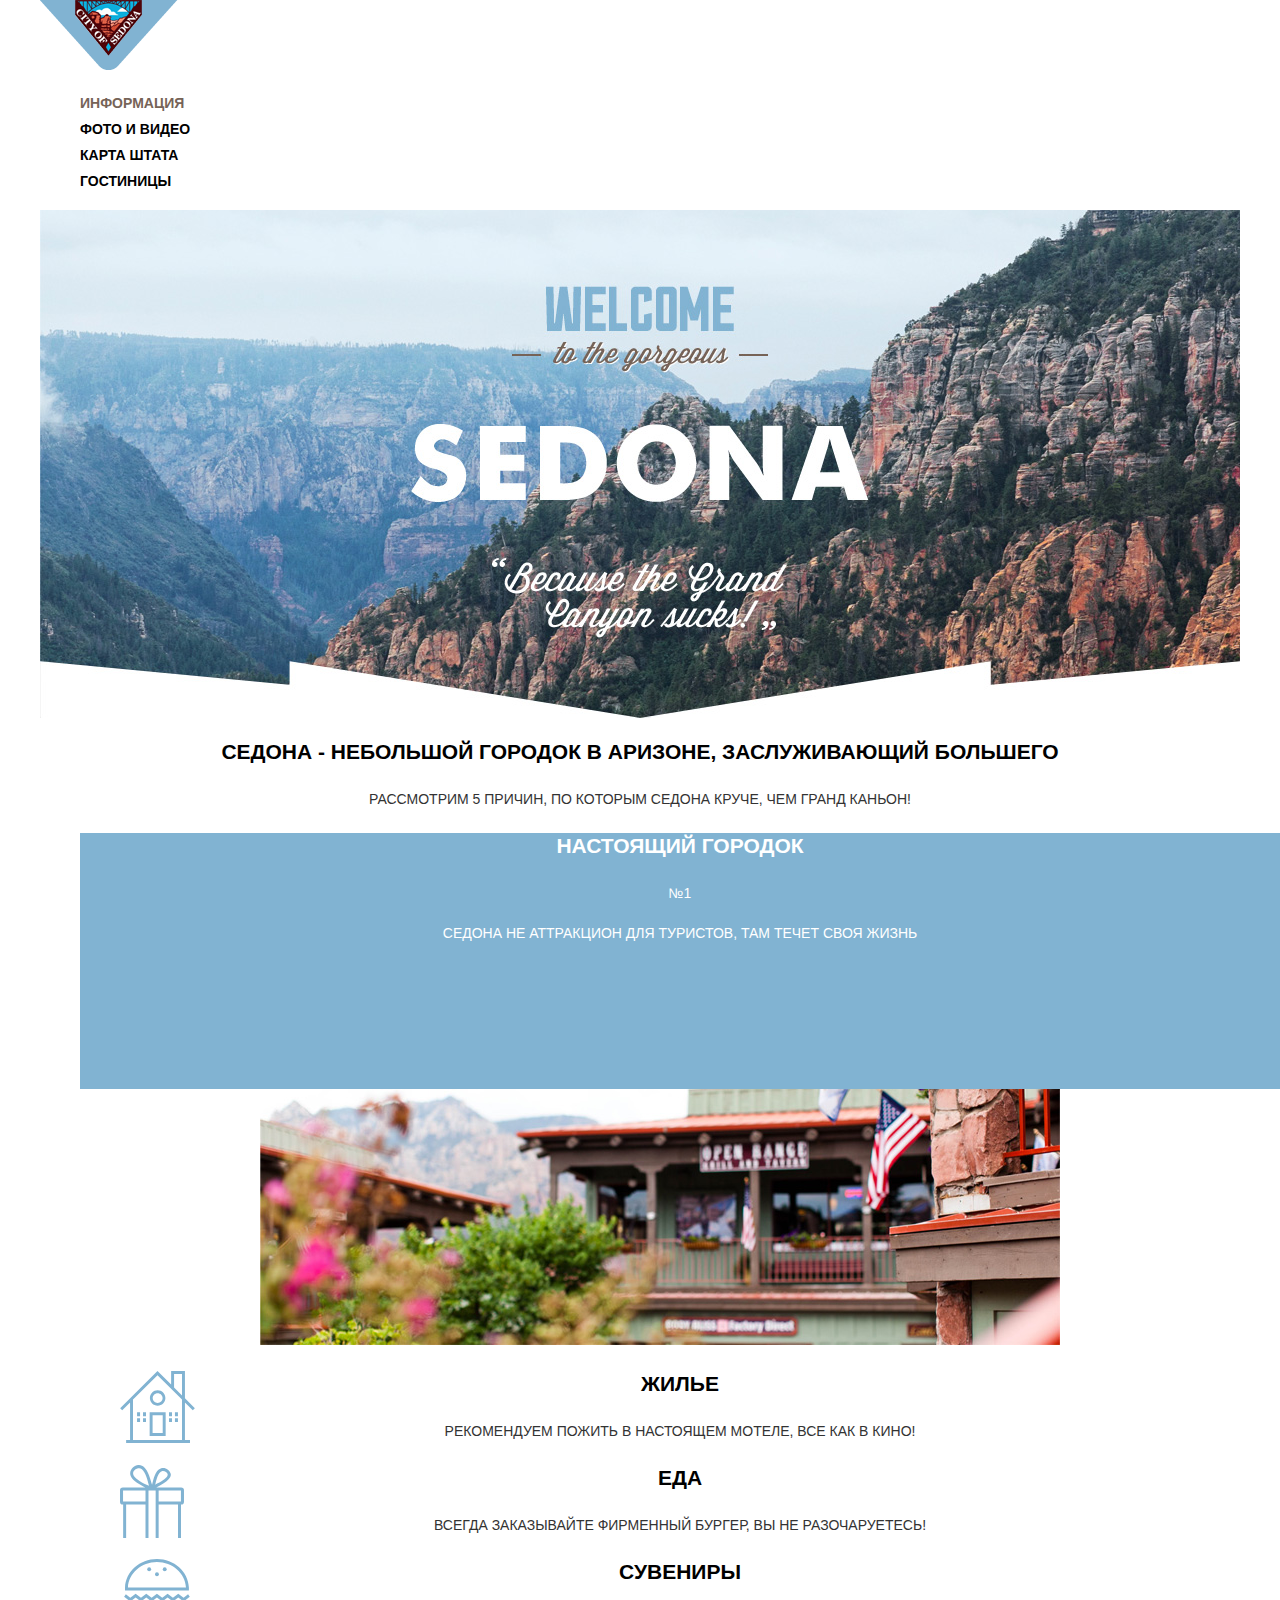
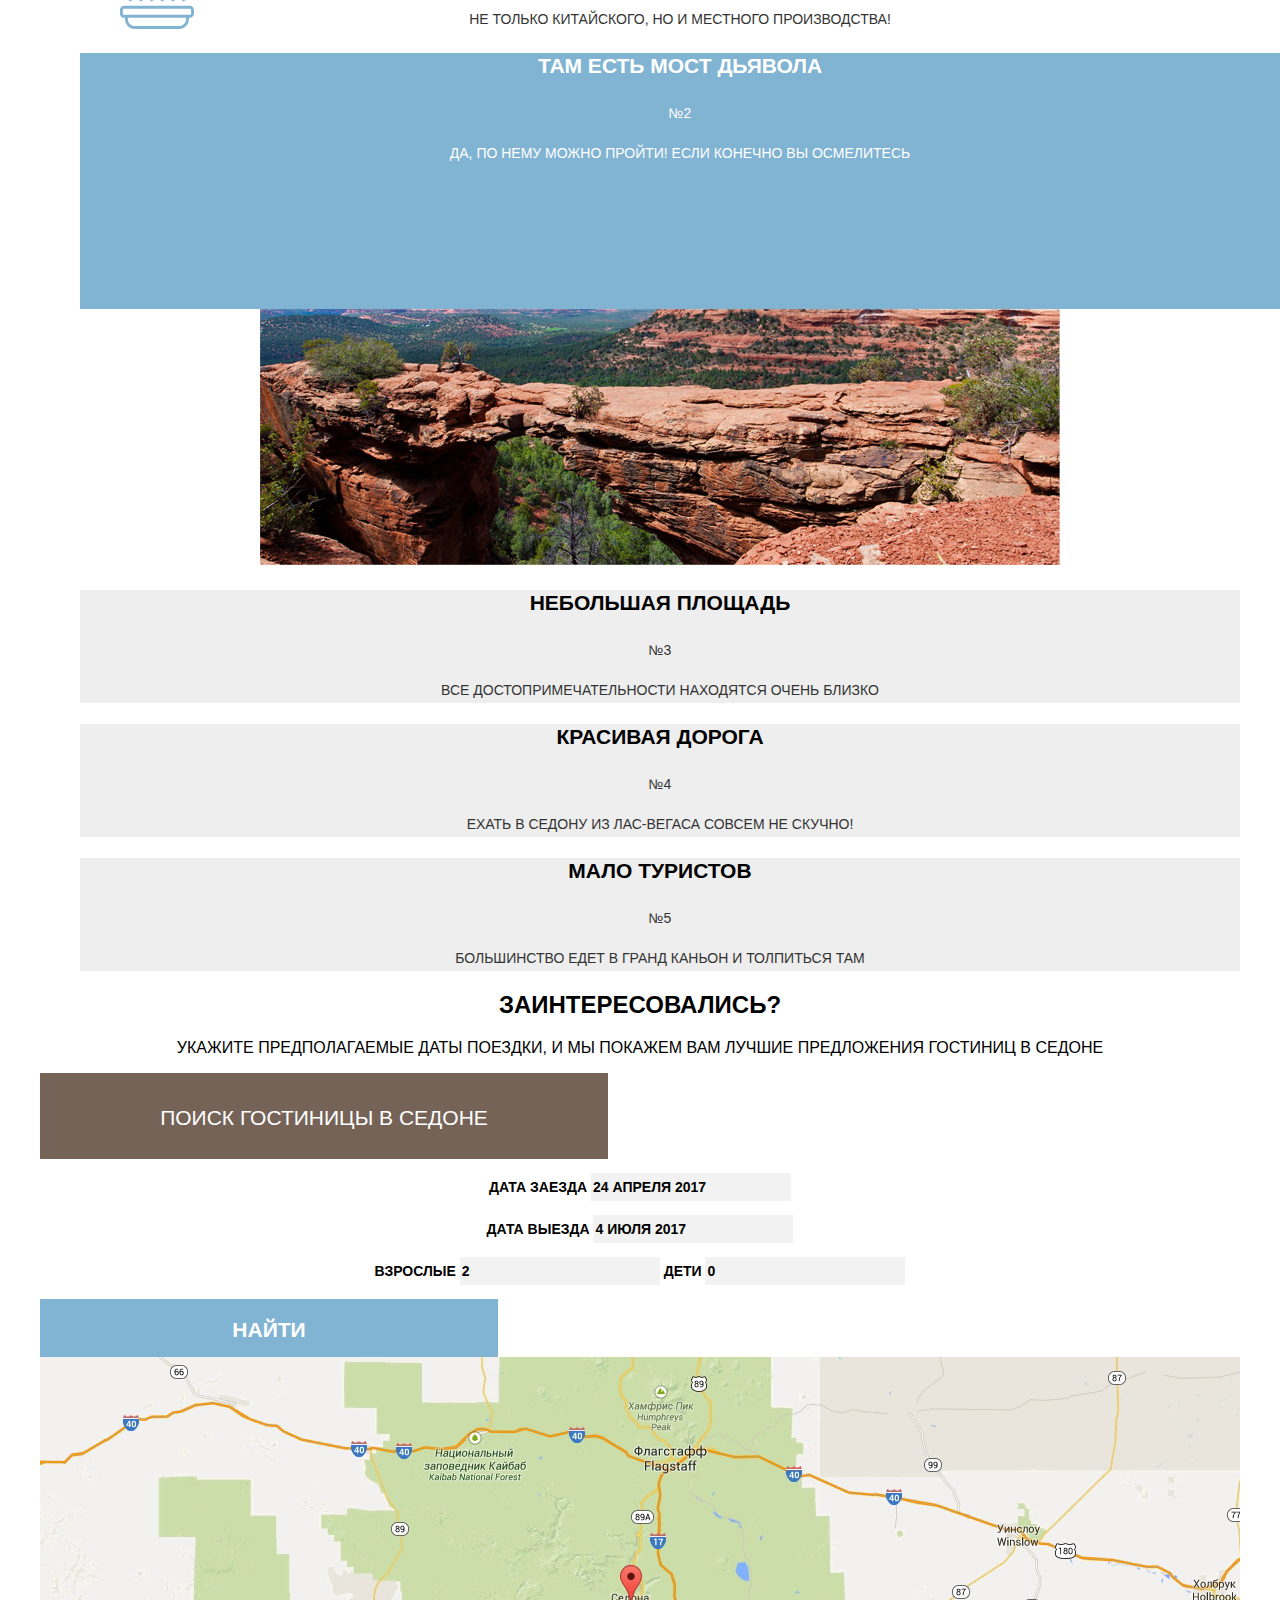
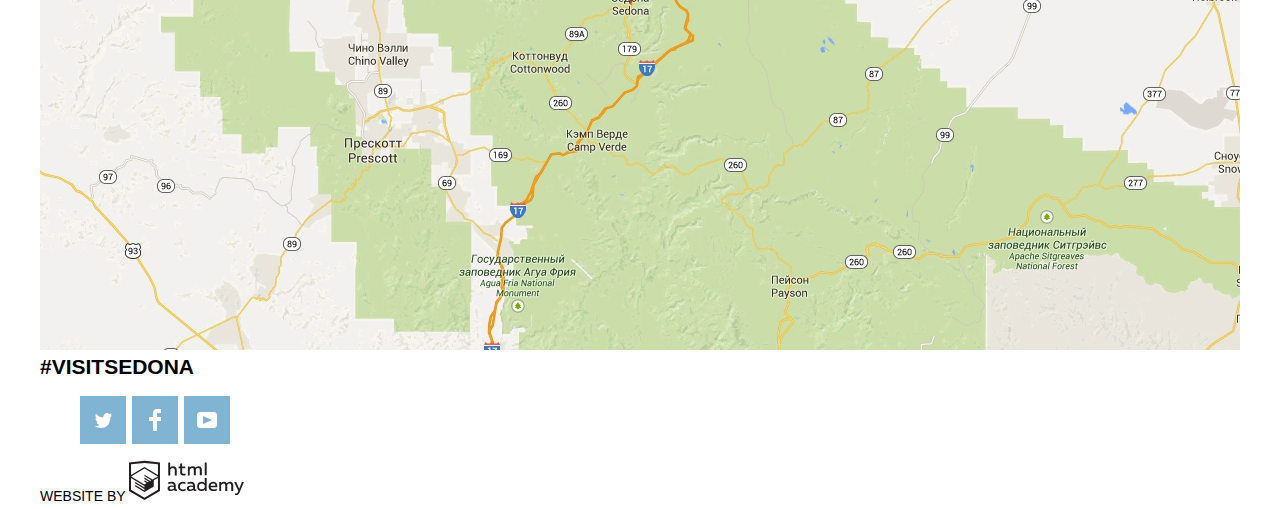
==== commit 720c6861: "Исправления2" ====
--- a/index.html
+++ b/index.html
@@ -25,7 +25,7 @@
               <a href="#">Карта штата</a>
             </li>
             <li>
-                <a class="active" href="hotel.html">Гостиницы</a>
+                <a href="hotel.html">Гостиницы</a>
             </li>
           </ul>        
         </nav>
@@ -133,27 +133,36 @@
         <ul class="social">
           <li>
             <a class="social-item tw" href="#">
-              <img src="img/twitter.svg" alt="Твиттер">
+              <svg xmlns="http://www.w3.org/2000/svg" xmlns:xlink="http://www.w3.org/1999/xlink" width="17" height="15" viewBox="0 0 17 15">
+                <path fill="#ffffff" d="M10.95.144c1.685-.496 2.984.27 3.577 1.179.673-.231 1.331-.481 2.011-.708a2.345 2.345 0 0 1-.857 1.768c.685.17 1.304-.491 1.304-.491-.169 1-1.006 1.788-1.563 2.024-.231 6.75-3.175 11.217-10.077 11.082h-.446c-.41 0-4.164-.46-4.898-1.887 2.271.196 3.893-.422 4.693-1.177-.96-.3-2.679-.477-2.979-2.95.349.106.564.228 1.19.119C1.705 8.247.374 7.53.448 5.33c.285.328 1.067.536 1.34.472C1.085 5.561-.182 2.442.894.85c1.818 1.854 3.735 3.606 7.152 3.773C8.254 2.33 9.183.793 10.95.144z"/>
+              </svg>
             </a>
           </li>
           <li>
             <a class="social-item fb" href="#">
-              <img src="img/fb.svg" alt="Фейсбук">
+              <svg xmlns="http://www.w3.org/2000/svg" width="12" height="22" viewBox="0 0 12 22">
+                <path fill="#ffffff" d="M12 4V0H8a4 4 0 0 0-4 4v4H0v4h4v10h4V12h4V8H8V4h4z"/>
+              </svg>
             </a>
           </li>
           <li>
             <a class="social-item yt" href="#">
-              <img src="img/youtube.svg" alt="Ю-туб">
+              <svg xmlns="http://www.w3.org/2000/svg" xmlns:xlink="http://www.w3.org/1999/xlink" width="20" height="16" viewBox="0 0 20 16">
+                <path fill="#ffffff" d="M17 0H3C1.35 0 0 1.35 0 3v10c0 1.65 1.35 3 3 3h14c1.65 0 3-1.35 3-3V3c0-1.65-1.35-3-3-3zM6.027 11.998V4.002L15.014 8l-8.987 3.998z"/>
+              </svg>              
              </a>
           </li>
         </ul>        
         <div class="copyright">
           <span>
-            website by                   
-              <a href="https://htmlacademy.ru/intensive/htmlcss">
-               <img src="img/logo_htmlacademy.svg" width="115px" height="41px" alt="htmlacademy">
-              </a>
-          </span>           
+            website by 
+          </span>                   
+          <a href="https://htmlacademy.ru/intensive/htmlcss">
+            <svg id="Layer_1" data-name="Layer 1" xmlns="http://www.w3.org/2000/svg" width="115" height="41" viewBox="0 0 108.08 36.85">
+              <title>logo-htmlacademy-small1</title>
+              <path d="M44.61,26.88a2,2,0,0,0,.55-0.1v1.33a3.25,3.25,0,0,1-1.18.21,1.67,1.67,0,0,1-1.67-1,4.84,4.84,0,0,1-3.14,1.08c-1.51,0-2.91-.83-2.91-2.55,0-2.13,2-2.79,3.71-2.79a11.08,11.08,0,0,1,2.17.25v-0.3c0-1-.76-1.77-2.19-1.77a7.42,7.42,0,0,0-3,.64v-1.7a10.21,10.21,0,0,1,3.19-.55c2.36,0,3.81,1.12,3.81,3.65v3a0.54,0.54,0,0,0,.49.59h0.17Zm-6.44-1.13A1.35,1.35,0,0,0,39.63,27h0.11a3.39,3.39,0,0,0,2.41-1V24.58a9.72,9.72,0,0,0-1.81-.21c-1,0-2.16.33-2.16,1.38h0Zm12.36-6.11a5,5,0,0,1,2.57.64V22a4.08,4.08,0,0,0-2.3-.7,2.75,2.75,0,1,0,0,5.49,5,5,0,0,0,2.43-.64v1.71a6.27,6.27,0,0,1-2.76.57A4.21,4.21,0,0,1,46,24.51q0-.21,0-0.41a4.32,4.32,0,0,1,4.18-4.46h0.38Zm12.17,7.24a2,2,0,0,0,.55-0.1v1.33a3.25,3.25,0,0,1-1.18.21,1.67,1.67,0,0,1-1.67-1,4.84,4.84,0,0,1-3.14,1.08c-1.51,0-2.91-.83-2.91-2.55,0-2.13,2-2.79,3.71-2.79a11.08,11.08,0,0,1,2.17.25v-0.3c0-1-.76-1.77-2.19-1.77a7.42,7.42,0,0,0-3,.64v-1.7a10.21,10.21,0,0,1,3.19-.55c2.36,0,3.81,1.12,3.81,3.65v3a0.54,0.54,0,0,0,.49.59h0.17Zm-6.44-1.13A1.35,1.35,0,0,0,57.73,27h0.11a3.39,3.39,0,0,0,2.41-1V24.58a9.72,9.72,0,0,0-1.81-.21c-1.06,0-2.16.33-2.16,1.38h0ZM73,16V28.2H71.35V26.88a3.88,3.88,0,0,1-3.19,1.54,4.4,4.4,0,0,1,0-8.78,3.81,3.81,0,0,1,3,1.3V16H73Zm-4.53,5.22a2.76,2.76,0,1,0,0,5.52A2.86,2.86,0,0,0,71.15,25V23A2.91,2.91,0,0,0,68.49,21.27ZM79,19.64c3.31,0,4.46,2.68,3.92,5.09H76.7c0.21,1.5,1.67,2.11,3.19,2.11a6.11,6.11,0,0,0,2.64-.59v1.6a7.14,7.14,0,0,1-3,.57C77,28.42,74.78,27,74.78,24a4.18,4.18,0,0,1,4-4.39H79Zm0.09,1.54a2.28,2.28,0,0,0-2.44,2.1v0.06H81.3A2,2,0,0,0,79.13,21.18Zm5.73,7V19.87h1.65v1a3.81,3.81,0,0,1,2.78-1.27A2.86,2.86,0,0,1,91.89,21a4.12,4.12,0,0,1,2.91-1.33A3.06,3.06,0,0,1,98,23V28.2h-1.9V23.05a1.59,1.59,0,0,0-1.42-1.75H94.42a2.8,2.8,0,0,0-2.07,1.12V28.2h-1.9V23.05A1.59,1.59,0,0,0,89,21.31H88.8a3,3,0,0,0-2.21,1.29v5.63H84.86Zm21.31-8.33h1.9l-3.91,9.46c-0.9,2.17-2.09,2.86-3.35,2.86a4.76,4.76,0,0,1-1.1-.14V30.46a2.86,2.86,0,0,0,.85.12c0.9,0,1.58-.64,2.07-1.9l0.17-.42-4-8.4h2l2.86,6.29ZM38.73,1.46V6.22a3.81,3.81,0,0,1,2.7-1.14,3.25,3.25,0,0,1,3.44,3.4v5.15H43V8.72a1.81,1.81,0,0,0-1.61-2h-0.3a2.93,2.93,0,0,0-2.32,1.39v5.52h-1.9V1.46h1.9ZM49.94,2.31v3h3V6.91h-3v3.81c0,1.1.5,1.46,1.58,1.46a4.49,4.49,0,0,0,1.69-.33v1.6A6.8,6.8,0,0,1,51,13.8a2.55,2.55,0,0,1-2.86-2.74V6.89H46.58V5.26h1.5V2.74Zm5.4,11.31V5.28H57v1A3.81,3.81,0,0,1,59.77,5a2.86,2.86,0,0,1,2.6,1.33A4.12,4.12,0,0,1,65.28,5,3.06,3.06,0,0,1,68.44,8.4v5.21h-1.9V8.46a1.59,1.59,0,0,0-1.42-1.75H64.89a2.8,2.8,0,0,0-2.07,1.12v5.78h-1.9V8.46A1.59,1.59,0,0,0,59.5,6.71H59.27A3,3,0,0,0,57.06,8v5.63H55.34ZM71.17,1.45H73V13.6H71.17V1.45ZM14.71,0H14.55L0,1.54V28.21l14.55,8.66,14.55-8.66V1.54Zm12.5,27.1L14.55,34.64,1.9,27.12V16.18l12.59,7.5V25L5.86,19.9v1.31l8.68,5.21v1.39L5.87,22.65V24l8.68,5.21,8.75-5.24V18.31L27.2,16V27.12Zm0-12.53-3.48,2-1.6,1L14.51,13v1.31L21,18.23H21l-0.14.09-1,.54-5.37-3.2V17l4.24,2.52-1,.67-3.2-1.9v1.31l2.1,1.24L14.5,22.1,2,14.65,14.51,7.11Zm0-1.32L14.49,5.76,1.91,13.25v-10L14.56,1.92,27.21,3.25v10h0Z" transform="translate(0 -0.02)" />
+            </svg>
+          </a>           
         </div>      
       </footer>
    </div>
--- a/css/style.css
+++ b/css/style.css
@@ -1,3 +1,9 @@
+html{
+    box-sizing: border-box;  
+}
+*,*::before, *::after {
+      box-sizing: inherit;   
+} 
 body{
     margin:  0;
     padding: 0;
@@ -5,16 +11,15 @@
     font-family: "PT+Sans", Arial, sans-serif;
     text-transform: uppercase;
 
-    background-color: #ffffff;
-    
-}
+    background-color: #ffffff; 
+}
+a {
+    text-decoration: none;
+  }
 .page-frame {
     width: 1200px;
     margin: 0px auto;
 }
-a {
-    text-decoration: none;
-  }
 .main-navigation {
 
     background-color: #FFFFFF;
@@ -32,11 +37,11 @@
 .hotel-name a:active,
 .details a:active,
 .booking a:active,
-.search-hotel-link:active,
-.popup-search-hotels:active {
+.search-hotel-link a:active,
+.popup-search-hotels a:active {
     opacity: 0.3;  
 }   
-.site-navigation .active a {
+.site-navigation .active  {
     color: #766357;  
 } 
 
@@ -98,15 +103,12 @@
 }
 .features .feature-wide-info h3,
 .features .feature-wide-info p {
-    color: #c5c5c5;/*заменить на белый*/
-}
-
-
+    color: #FFFFFF;
+}
 .feature-normal{
     background-color: #eeeeee;
-}
-
-
+    
+}
 .about-sity li:first-child {
     background-image: url( "../img/icon_1.svg" );
     background-repeat: no-repeat;
@@ -129,33 +131,79 @@
 }
 .search-hotel-link,
 .popup-search-hotels {
-    font-size: 21px;
-    font-weight: bold;
-    line-height: 26px;
-    color: #c5c5c5;
+    font-size: 21px;    
+    line-height: 26px;
+    color: #FFFFFF;
+    display: block;
+}
+.search-hotel-link{
+    width: 568px;
+    height: 86px;
+    font-weight: normal;
+    background-color: #766357;
+    padding-top: 32px;
+}
+.popup-search-hotels{
+    width: 458px;
+    height: 58px;
+    font-weight: bold;
+    background-color: #81b3d2;
+    padding-top: 18px;
 }
 .hash {
     font-size: 21px;
     font-weight: bold;
     line-height: 26px;
     color: #000000;
-
+}
+.social {
+   display: flex; 
+}
+.social li:not(:last-child){
+    margin-right: 6px;  
 }
 .social-item {
-    background: #81b3d2;
-    border: 13px solid #81b3d2;
-}
-.copyright{
-    font-size: 14px;
-    font-weight: normal;
-    line-height: 26px;
-    color: #000000;
-}
+    width: 46px;
+    height: 48px;
+    background-color: #81b3d2;
+    position: relative;
+    display: flex;
+}
+.social svg{
+    margin: auto;
+}
+.social-item:hover {
+    background-color: #669ec0;
+}
+.social-item:active{
+    background-color: #5496bd;
+}
+.social-item:active > svg {
+    opacity: 0.3;
+}
+
+.copyright {
+    font-size: 14px;
+    font-weight: normal;
+    line-height: 26px;
+    color: #000000;
+}
+.copyright svg{
+    fill: #231f20;
+}
+.copyright:hover svg{
+    fill: #81b3d2;
+}
+.copyright:active svg{
+    fill: #bdbbbc;
+}
+
 .filter{
     width: 1200px;
     /*height: 217px;*/
     background: #90bed8;
-    /*background-image: url( "../img/filter_background.jpg" );*/
+    background-size: cover;
+    background-image: url( "../img/filter_background.jpg" );
 }
 .additional-criteria-caption,
 .price-range-title {
@@ -184,7 +232,12 @@
     line-height: 18px;
     color: #c5c5c5;
     opacity:0.3;
-    border-bottom: 1px dashed #81b3d2;
+    border-bottom: 1px dotted #81b3d2;
+}
+.sorting-method .active{
+    color: #81b3d2;
+    opacity: 1;
+    border: none;
 }
 .sorting-method a:hover{
     color: #81b3d2;
@@ -195,6 +248,21 @@
     border-bottom: none;
     opacity: 1;
 }
+.arrow-up,
+.arrow-down {
+    fill: #cacaca;
+}
+.arrow-down .active{
+    fill: #81b3d2; 
+}
+.arrow-up:hover,
+.arrow-down:hover {
+    fill: #231f20;
+}
+.arrow-up:active,
+.arrow-down:active {
+    fill: #81b3d2;
+}
 
 
 .hotel-name a {
@@ -221,13 +289,13 @@
     font-size: 14px;
     font-weight: bold;
     line-height: 21px;
-    color: #c5c5c5;/*заменить на белый*/
+    color: #FFFFFF;
 }
 .rating {
     font-size: 14px;
     font-weight: normal;
     line-height: 21px;
-    color: #666666;/*заменить на белый*/
+    color: #666666;
 }
 .hotel-info{
     border-spacing: 6px;
@@ -245,10 +313,12 @@
     text-align:center;
     background-color: #81b3d2;
 }
-.details:hover{
+.details:hover,
+.popup-search-hotels:hover{
     background-color: #669ec0;
 }
-.details:active{
+.details:active,
+.popup-search-hotels:active{
     background-color: #5496bd;
 }
 .booking {
@@ -256,10 +326,12 @@
     text-align:center;
     background-color: #766357;
 }
-.booking:hover{
+.booking:hover,
+.search-hotel-link:hover {
     background-color: #604e43;
 }
-.booking:active{
+.booking:active,
+.search-hotel-link:active {
     background-color: #503e33;
 }
 .popup-search-options input {
@@ -270,7 +342,6 @@
     background-color: #ebebeb; 
 }
 .popup-search-options input:focus {
-    background-color: #ffffff;
-    border: 2px solid #e5e5e5; 
-    box-sizing: border-box;
+    background-color: #FFFFFF;
+    outline: 2px solid #e5e5e5; 
 }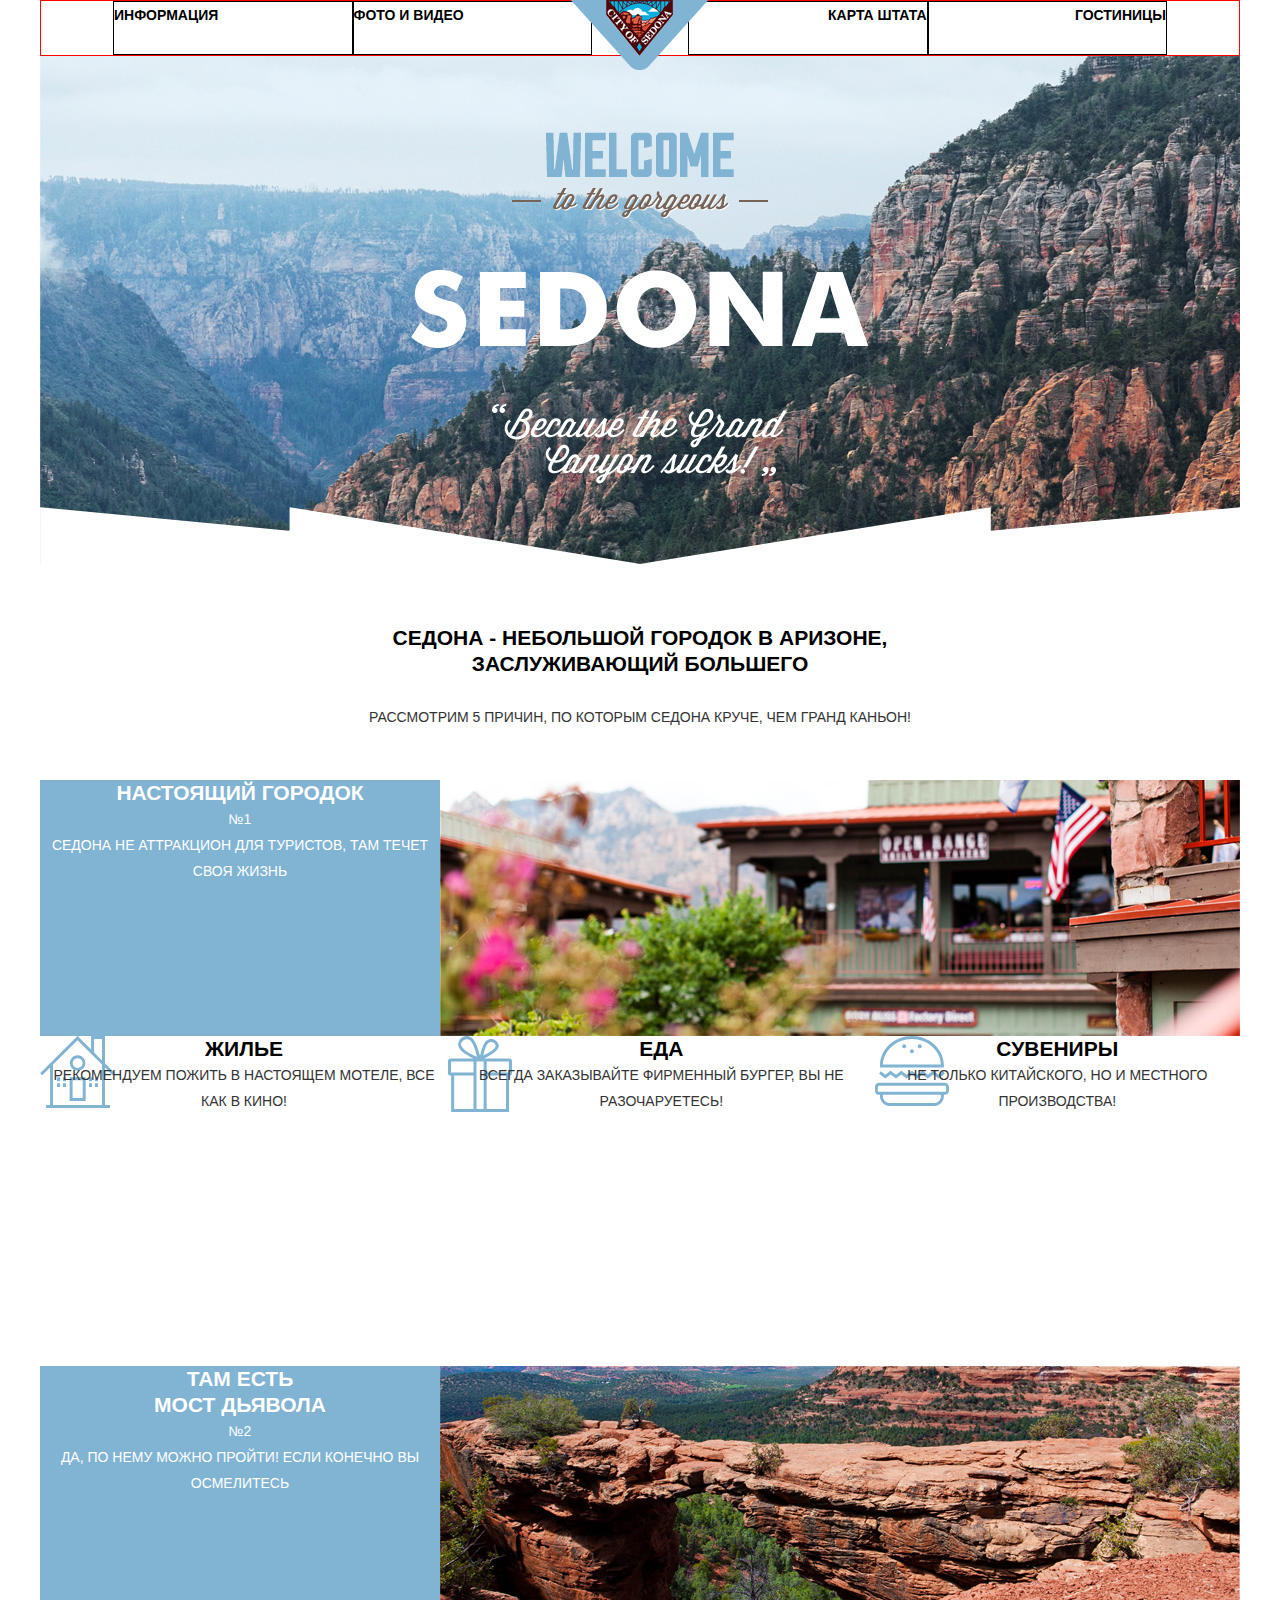
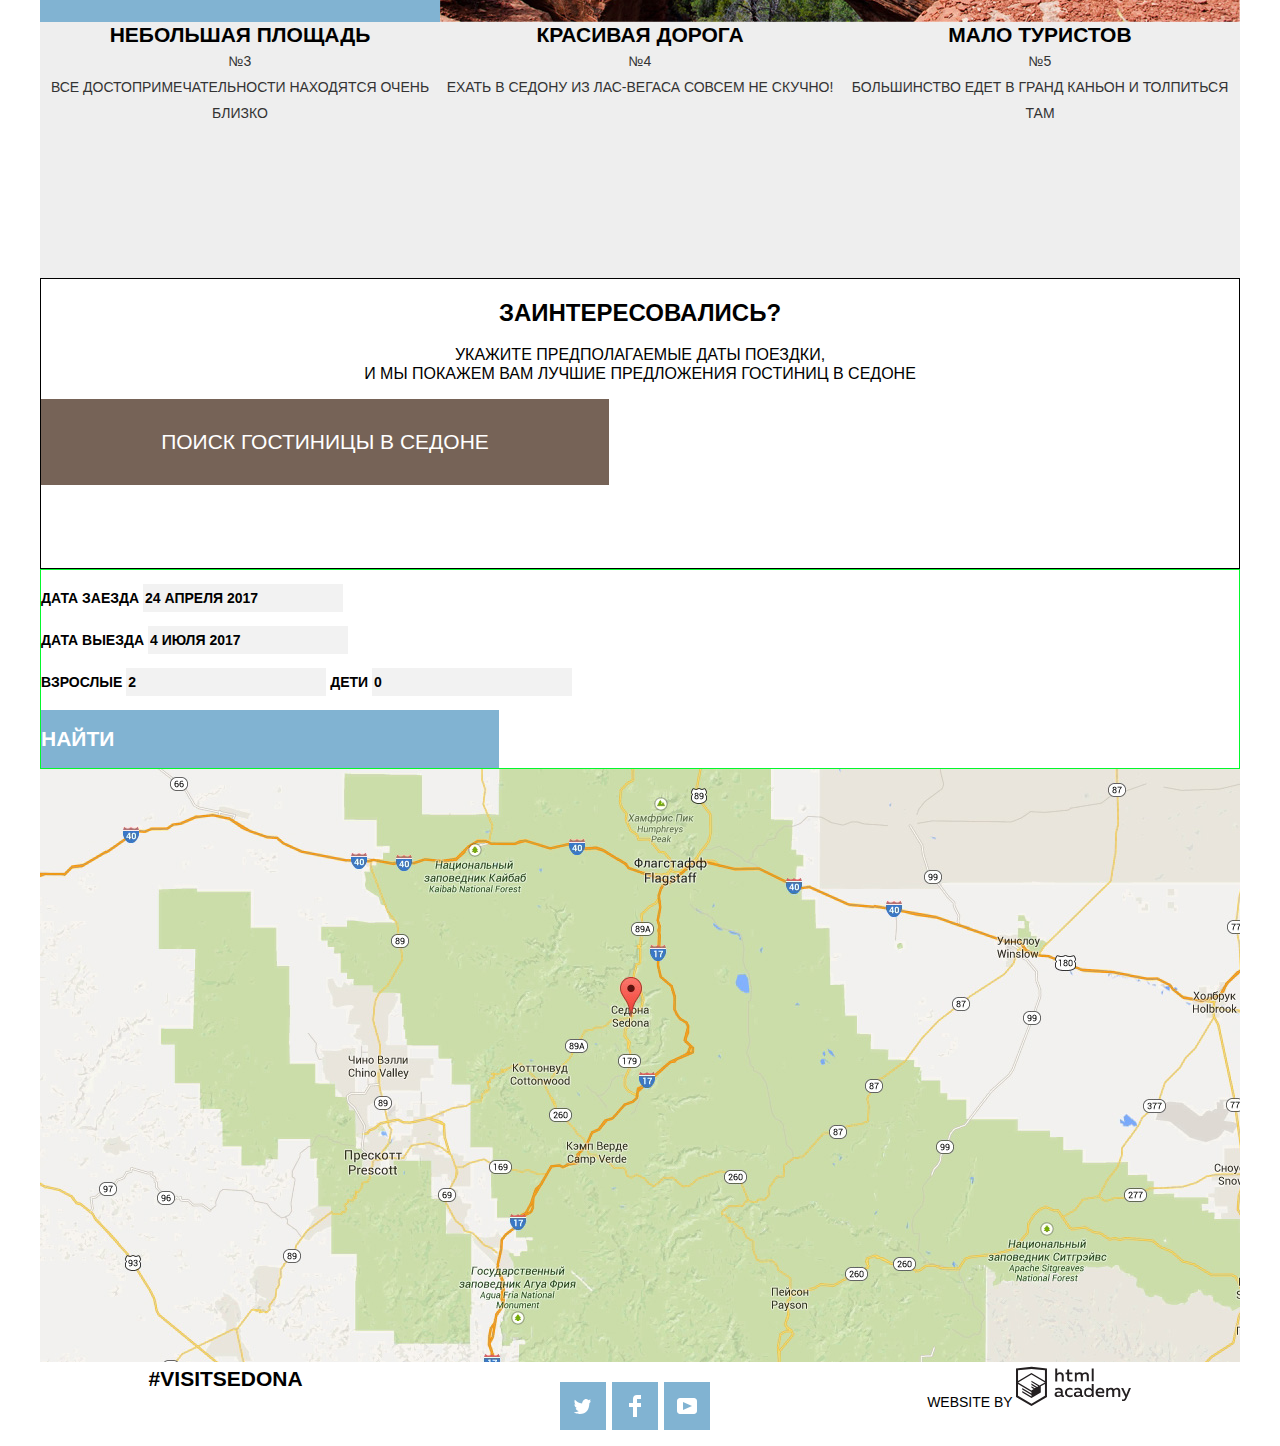
==== commit f667c848: "сетка для первой страницы" ====
--- a/index.html
+++ b/index.html
@@ -4,6 +4,7 @@
     <meta charset="utf-8">
     <link href="css/normalize.css" rel="stylesheet">
     <link href="css/style.css" rel="stylesheet">
+    <link href="css/setka.css" rel="stylesheet">
     <title>Седона</title>
     <link href="https://fonts.googleapis.com/css?family=PT+Sans:400,700&amp;subset=latin,cyrillic" rel="stylesheet" type="text/css">
   </head>
@@ -13,7 +14,7 @@
         <nav class="main-navigation">
           <a class="logo" alt="логотип">
             <img src="img/logo.png" width="138"height="70" alt="Логотип Седоны">
-          </a>        
+          </a> 
           <ul class="site-navigation">
             <li>
               <a class="active" href="#">Информация</a>
@@ -37,8 +38,10 @@
         </section>
         <section class="features"> 
           <h2 class="visually-hidden">Преимущества Седоны</h2> 
-          <h3 class="introduce font-black">Седона - небольшой городок в Аризоне, заслуживающий большего</h3>
-          <p class="introduce font-grey">рассмотрим 5 причин, по которым Седона круче, чем Гранд Каньон!</p>  
+          <div class="introduce">
+            <h3 class="introduce-caption">Седона - небольшой городок в Аризоне, заслуживающий большего</h3>
+            <p class="introduce-description">рассмотрим 5 причин, по которым Седона круче, чем Гранд Каньон!</p>  
+          </div>          
           <ul class="features-list">
             <li class="feature-item">
               <section class="feature-wide">
@@ -67,7 +70,7 @@
             <li class="feature-item">
               <section class="feature-wide revers">
                 <div class="feature-wide-info">
-                <h3 class="feature-item-caption">Там есть мост дьявола</h3>
+                <h3 class="feature-item-caption">Там есть <br> мост дьявола</h3>
                 <p class="number">№2</p>
                 <p class="feature-item-description">Да, по нему можно пройти! Если конечно вы осмелитесь</p>
                 </div> 
@@ -98,30 +101,30 @@
           </ul>
         </section>
         <section class="search-hotel">
-          <h2 class="search-hotel-caption font-black">Заинтересовались?</h2>
-          <p class="search-hotel-date font-grey">укажите предполагаемые даты поездки, и мы покажем вам лучшие предложения гостиниц в Седоне</p>
+          <h2 class="search-hotel-caption">Заинтересовались?</h2>
+          <p class="search-hotel-date">укажите предполагаемые даты поездки,<br> и мы покажем вам лучшие предложения гостиниц в Седоне</p>
           <a href="form.html" class="search-hotel-link">Поиск гостиницы в Седоне</a>  
-          <!-- должно всплывать окно--> 
-          <div class="popup-search">
-            <form class="popup-search-options" action="https://echo.htmlacademy.ru" method="post">
-              <p class="visit-date">
-                <label for="arrival-date">Дата заезда</label>
-                <input type="text" name="date" id="arrival-date"value="24 апреля 2017">
-              </p>
-              <p class="visit-date">
-                <label for="departure-date">Дата выезда</label>
-                <input type="text" name="date" id="departure-date" value="4 июля 2017">
-              </p>
-              <p>
-                <label for="adult">Взрослые</label>
-                <input class="count-guests" type="number" name="count-adult" id="adult" value="2">
-                <label for="children">Дети</label>
-                <input class="count-guests" type="number" name="count-children" id="children" value="0">
-              </p>
-            </form>
-            <a href="hotel.html" class="popup-search-hotels">Найти</a>
-          </div>     
-        </section>
+        </section>  
+        <div class="popup-search">
+          <form class="popup-search-options" action="https://echo.htmlacademy.ru" method="post">
+            <p class="visit-date">
+              <label for="arrival-date">Дата заезда</label>
+              <input type="text" name="date" id="arrival-date"value="24 апреля 2017">
+            </p>
+            <p class="visit-date">
+              <label for="departure-date">Дата выезда</label>
+              <input type="text" name="date" id="departure-date" value="4 июля 2017">
+            </p>
+            <p>
+              <label for="adult">Взрослые</label>
+              <input class="count-guests" type="number" name="count-adult" id="adult" value="2">
+              <label for="children">Дети</label>
+              <input class="count-guests" type="number" name="count-children" id="children" value="0">
+            </p>
+          </form>
+          <a href="hotel.html" class="popup-search-hotels">Найти</a>
+        </div>     
+        
         <section class="map">
           <h2 class="visually-hidden">карта</h2>
           <img src="img/map.jpg " width="1200px" height="593px">
--- a/css/style.css
+++ b/css/style.css
@@ -22,13 +22,14 @@
 }
 .main-navigation {
 
-    background-color: #FFFFFF;
+    background-color: #ffffff;
 }  
 .site-navigation a {
     font-size: 14px;
     font-weight: bold;
     line-height: 26px;
     color: #000000;
+    
 }
 .site-navigation a:hover{
     color: #81b3d2;  
@@ -36,24 +37,16 @@
 .site-navigation a:active,
 .hotel-name a:active,
 .details a:active,
-.booking a:active,
-.search-hotel-link a:active,
-.popup-search-hotels a:active {
+.booking a:active {
     opacity: 0.3;  
 }   
-.site-navigation .active  {
-    color: #766357;  
-} 
-
-.logo{
-    /* как его поставить на место*/
-}
 .site-navigation,
 .social,
 .about-sity,
 .features-list,
 .sorting-method,
-.search-resalt-list {
+.search-resalt-list,
+.stars {
     list-style: none;
 }
 
@@ -92,34 +85,40 @@
     line-height: 26px;
     color: #333333;
 }
-
-
-.feature-wide-info {
+.feature-wide {
     width: 1200px;
     height: 256px;
+}
+
+.feature-wide-info {
     background: #81b3d2;
-    background-position: right 0px top 0px;
+    
     
 }
 .features .feature-wide-info h3,
 .features .feature-wide-info p {
-    color: #FFFFFF;
+    color: #ffffff;
 }
 .feature-normal{
+    width: 400px;
+    height: 256px;
     background-color: #eeeeee;
     
 }
 .about-sity li:first-child {
     background-image: url( "../img/icon_1.svg" );
     background-repeat: no-repeat;
+   
 }
 .about-sity li:nth-child(2) {
     background-image: url( "../img/icon_2.svg" );
     background-repeat: no-repeat; 
+   
 }
 .about-sity li:last-child {
     background-image: url( "../img/icon_3.svg" );
     background-repeat: no-repeat;
+    
 }
 .popup-search,
 .popup-search input{
@@ -133,7 +132,7 @@
 .popup-search-hotels {
     font-size: 21px;    
     line-height: 26px;
-    color: #FFFFFF;
+    color: #ffffff;
     display: block;
 }
 .search-hotel-link{
@@ -141,14 +140,15 @@
     height: 86px;
     font-weight: normal;
     background-color: #766357;
-    padding-top: 32px;
+    line-height: 86px;
+    
 }
 .popup-search-hotels{
     width: 458px;
     height: 58px;
     font-weight: bold;
     background-color: #81b3d2;
-    padding-top: 18px;
+    line-height: 58px;
 }
 .hash {
     font-size: 21px;
@@ -252,7 +252,7 @@
 .arrow-down {
     fill: #cacaca;
 }
-.arrow-down .active{
+.arrow-down.active{
     fill: #81b3d2; 
 }
 .arrow-up:hover,
@@ -289,7 +289,7 @@
     font-size: 14px;
     font-weight: bold;
     line-height: 21px;
-    color: #FFFFFF;
+    color: #ffffff;
 }
 .rating {
     font-size: 14px;
@@ -334,6 +334,10 @@
 .search-hotel-link:active {
     background-color: #503e33;
 }
+.search-hotel-link:active {
+   color: rgba(255, 255, 255, 0.3)
+}
+
 .popup-search-options input {
     background-color: #f2f2f2;
     border: none;
@@ -342,6 +346,24 @@
     background-color: #ebebeb; 
 }
 .popup-search-options input:focus {
-    background-color: #FFFFFF;
+    background-color: #ffffff;
     outline: 2px solid #e5e5e5; 
+}
+.popup-search-hotels:active{
+    color: rgba(255, 255, 255, 0.3);
+}
+.stars {
+    display: flex; 
+ }
+ .stars li:not(:last-child){
+     margin-right: 5px;  
+ }
+ .social svg{
+     margin: auto;
+    }
+.stars li{
+    width: 18px;
+    height: 17px;
+    background-image: url( "../img/star.svg" ); 
+    background-repeat: no-repeat;
 }--- a/css/setka.css
+++ b/css/setka.css
@@ -0,0 +1,101 @@
+.page-header {
+    position: relative;
+}
+.site-navigation {
+    display: flex;
+    flex-basis: 100%;
+    height: 56px;
+    padding-left: 72px;
+    padding-right: 72px;
+    margin: 0px;
+    box-sizing: border-box;
+    border: 1px solid #FF0000;
+}
+.site-navigation li {
+    flex-basis: 240px;    
+    box-sizing: border-box;
+    border: 1px solid #000000;
+}
+
+/*.site-navigation li:not(:last-child){
+    margin-right: 32px;  
+}*/
+.site-navigation li:nth-child(2){
+    margin-right: 96px;
+}
+.site-navigation li:first-child,
+.site-navigation li:nth-child(2) {
+    text-align: left;
+}
+.site-navigation li:last-child,
+.site-navigation li:nth-child(3) {
+    text-align: right
+}
+.logo {
+    display: block;
+    z-index: 2;
+    position: absolute;
+    margin: 0px 531px;
+}
+/*Преимущества Седоны*/
+
+.introduce-caption,
+.introduce-description,
+.features-list,
+.feature-item-caption,
+.number,
+.feature-item-description,
+.about-sity,
+.about-sity-caption,
+.about-sity-description,
+.feature-item {
+    margin: 0px;
+    padding: 0px;
+}
+.introduce {
+    display: flex;
+    flex-direction: column;
+    align-items: center;
+    flex-basis: auto;
+    width: 600px;
+    height: 216px;
+    margin-left: 300px;
+}
+.introduce-caption {
+    margin-top: 61px;
+    margin-bottom: 27px;
+}
+.features-list {
+    display: flex;
+    flex-basis: 1200px;
+    flex-wrap: wrap;
+}
+.feature-wide{
+    display: flex;
+    flex-basis: 1200px;
+}
+.feature-wide-info{
+    display: flex;
+    flex-direction: column; 
+}
+.about-sity{
+    display: flex;
+    flex-basis: 1200px;
+    height: 330px;
+}
+.search-hotel{
+    width: 1200px;
+    height: 291px;
+    box-sizing: border-box;
+    border: 1px solid #000000;
+}
+.page-footer {
+    display: flex;
+    flex-basis: 1200px;
+    justify-content: space-around;
+}
+.popup-search {
+   
+    box-sizing: border-box;
+    border: 1px solid #02F82B;
+}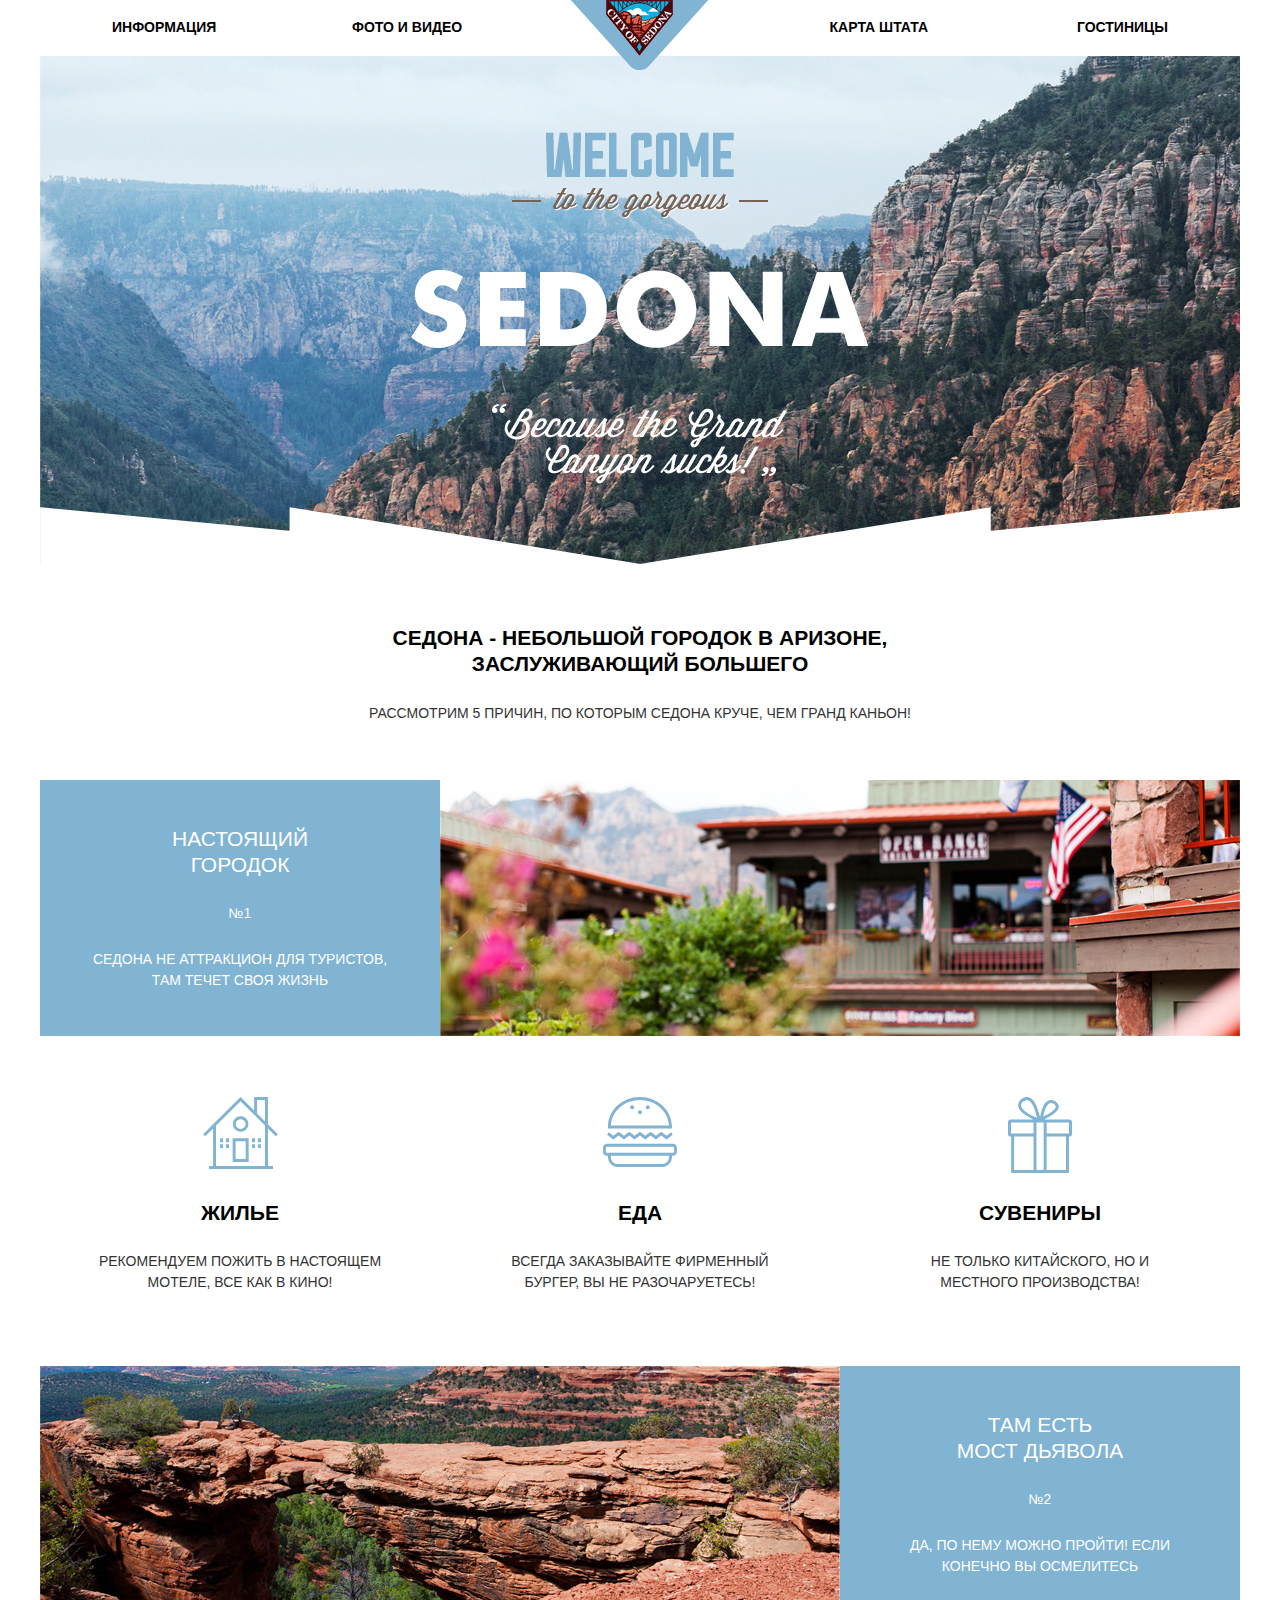
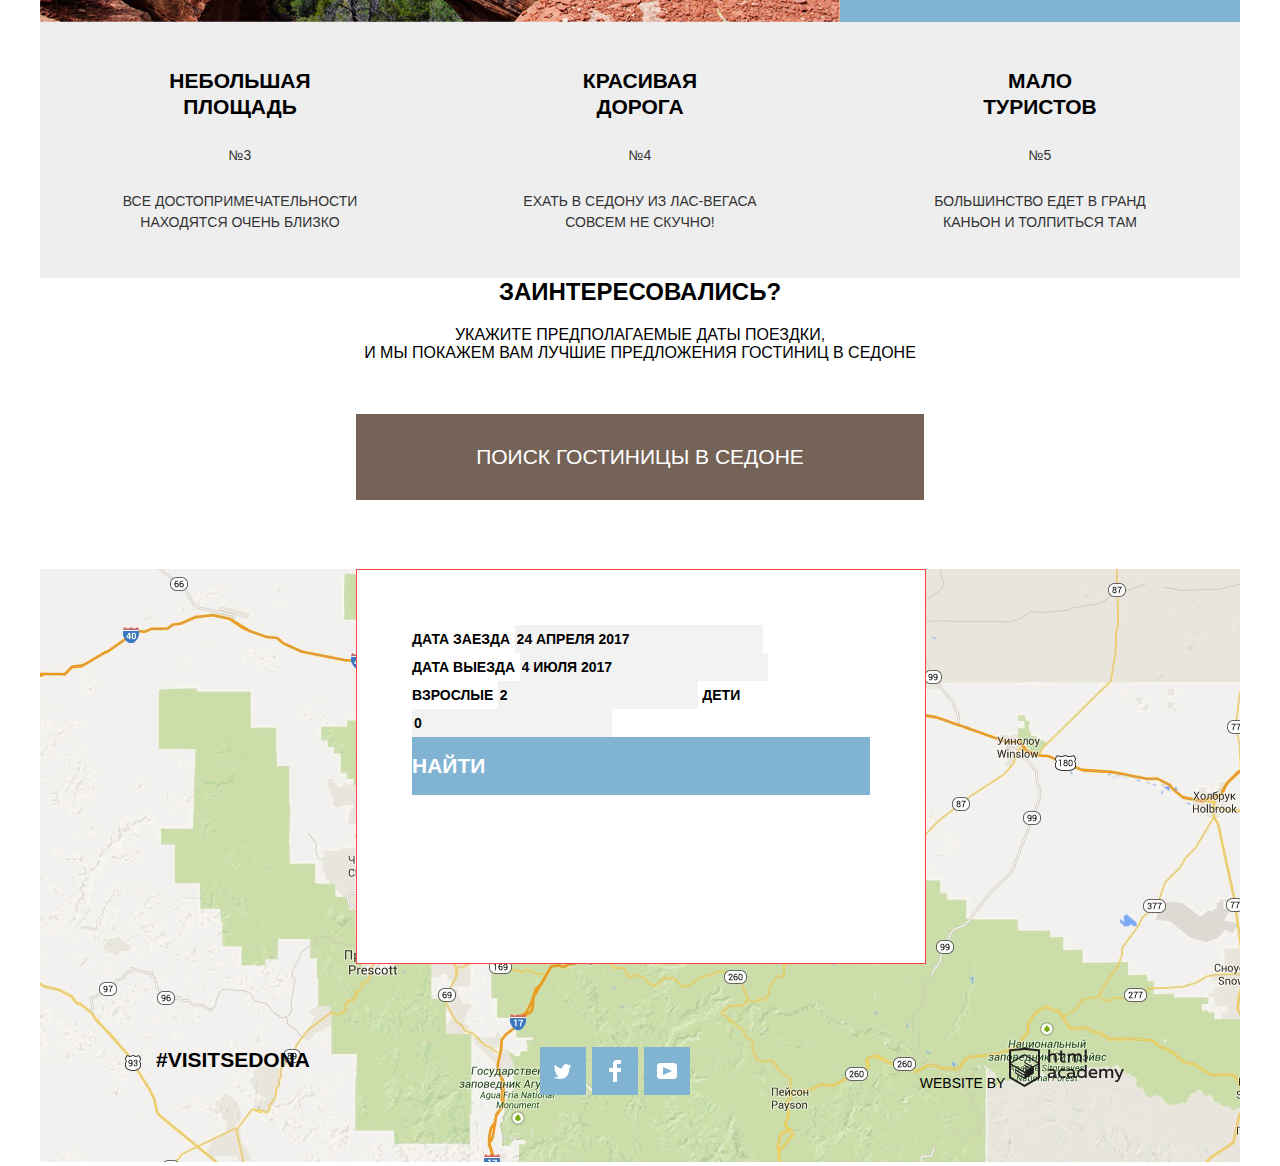
==== commit a948058f: "сетка, исправления" ====
--- a/index.html
+++ b/index.html
@@ -3,8 +3,7 @@
   <head>
     <meta charset="utf-8">
     <link href="css/normalize.css" rel="stylesheet">
-    <link href="css/style.css" rel="stylesheet">
-    <link href="css/setka.css" rel="stylesheet">
+    <link href="css/style.css" rel="stylesheet">    
     <title>Седона</title>
     <link href="https://fonts.googleapis.com/css?family=PT+Sans:400,700&amp;subset=latin,cyrillic" rel="stylesheet" type="text/css">
   </head>
@@ -45,23 +44,23 @@
           <ul class="features-list">
             <li class="feature-item">
               <section class="feature-wide">
-                <div class="feature-wide-info">
-                  <h3 class="feature-item-caption">Настоящий городок</h3>
-                  <p class="number">№1</p>
-                  <p class="feature-item-description">Седона не аттракцион для туристов, там течет своя жизнь</p>
+                <div class="feature-wide-info">                 
+                    <h3 class="feature-item-caption">Настоящий городок</h3>
+                    <p class="number">№1</p>
+                    <p class="feature-item-description">Седона не аттракцион для туристов, там течет своя жизнь</p>                           
                 </div> 
                 <img src="img/foto1.jpg" width="800"height="256" alt="фото">               
               </section>
               <ul class="about-sity">
-                <li>
+                <li class="white-bg">
                   <h3 class="about-sity-caption">Жилье</h3>          
                   <p class="about-sity-description">Рекомендуем пожить в настоящем мотеле, все как в кино!</p>
                 </li>
-                <li>
+                <li class="white-bg">
                   <h3 class="about-sity-caption">Еда</h3>                  
                   <p class="about-sity-description">Всегда заказывайте фирменный бургер, вы не разочаруетесь!</p>
                 </li>
-                <li>
+                <li class="white-bg">
                   <h3 class="about-sity-caption">Сувениры</h3>                  
                   <p class="about-sity-description">Не только китайского, но и местного производства!</p>
                 </li>
@@ -69,34 +68,28 @@
             </li>
             <li class="feature-item">
               <section class="feature-wide revers">
-                <div class="feature-wide-info">
-                <h3 class="feature-item-caption">Там есть <br> мост дьявола</h3>
-                <p class="number">№2</p>
-                <p class="feature-item-description">Да, по нему можно пройти! Если конечно вы осмелитесь</p>
+                <div class="feature-wide-info">            
+                    <h3 class="feature-item-caption">Там есть<br> мост дьявола</h3>
+                    <p class="number">№2</p>
+                    <p class="feature-item-description">Да, по нему можно пройти! Если конечно вы осмелитесь</p>                
                 </div> 
                 <img src="img/foto2.jpg" width="800"height="256" alt="фото">             
               </section>                
             </li>
-            <li class="feature-item">
-              <div class="feature-normal">
-                <h3 class="feature-item-caption">Небольшая площадь</h3>
-                <p class="number">№3</p>
-                <p class="feature-item-description">Все достопримечательности находятся очень близко</p>
-              </div>                
+            <li class="feature-item grey-bg">
+              <h3 class="feature-item-caption">Небольшая площадь</h3>
+              <p class="number">№3</p>
+              <p class="feature-item-description">Все достопримечательности находятся очень близко</p>         
             </li>
-            <li class="feature-item">
-              <div class="feature-normal">
-                <h3 class="feature-item-caption">Красивая дорога</h3>
-                <p class="number">№4</p>
-                <p class="feature-item-description">Ехать в Седону из Лас-Вегаса совсем не скучно!</p>
-              </div>                
+            <li class="feature-item grey-bg"> 
+              <h3 class="feature-item-caption">Красивая дорога</h3>
+              <p class="number">№4</p>
+              <p class="feature-item-description">Ехать в Седону из Лас-Вегаса совсем не скучно!</p>           
             </li>
-            <li class="feature-item">
-              <div class="feature-normal">
-                <h3 class="feature-item-caption">Мало туристов</h3>
-                <p class="number">№5</p>
-                <p class="feature-item-description">Большинство едет в Гранд Каньон и толпиться там</p>
-              </div>                
+            <li class="feature-item grey-bg">
+              <h3 class="feature-item-caption">Мало туристов</h3>
+              <p class="number">№5</p>
+              <p class="feature-item-description">Большинство едет в Гранд Каньон и толпиться там</p>                                    
             </li>
           </ul>
         </section>
--- a/css/style.css
+++ b/css/style.css
@@ -10,46 +10,11 @@
 
     font-family: "PT+Sans", Arial, sans-serif;
     text-transform: uppercase;
-
     background-color: #ffffff; 
 }
 a {
     text-decoration: none;
   }
-.page-frame {
-    width: 1200px;
-    margin: 0px auto;
-}
-.main-navigation {
-
-    background-color: #ffffff;
-}  
-.site-navigation a {
-    font-size: 14px;
-    font-weight: bold;
-    line-height: 26px;
-    color: #000000;
-    
-}
-.site-navigation a:hover{
-    color: #81b3d2;  
-}
-.site-navigation a:active,
-.hotel-name a:active,
-.details a:active,
-.booking a:active {
-    opacity: 0.3;  
-}   
-.site-navigation,
-.social,
-.about-sity,
-.features-list,
-.sorting-method,
-.search-resalt-list,
-.stars {
-    list-style: none;
-}
-
 .visually-hidden {
     position: absolute;
     width: 1px;
@@ -60,19 +25,129 @@
     clip: rect(0 0 0 0);
     overflow: hidden;
   }
+  /*общие свойства*/
+.site-navigation,
+.features-list,
+.about-sity,
+.social,
+.sorting-method,
+.search-resalt-list,
+.stars {
+    list-style: none;
+}
+.site-navigation,
+.introduce-caption,
+.introduce-description,
+.features-list,
+.feature-item,
+.feature-item-caption,
+.number,
+.feature-item-description,
+.about-sity,
+.about-sity-caption,
+.about-sity-description,
+.search-hotel h2,
+.search-hotel p,
+.popup-search p,
+.social,
+.search-total h3,
+.search-total p,
+.search-total ul,
+.search-resalt-list,
+.search-resalt-list h3,
+.hotel-name,
+.stars {
+    margin: 0;
+    padding: 0;
+}
+.site-navigation a:active,
+.hotel-name a:active,
+.details a:active,
+.booking a:active {
+    opacity: 0.3;  
+}  
+.features,
+.search-hotel {
+    text-align: center;    
+} 
 
+
+  /*центровщик*/
+.page-frame {
+    width: 1200px;
+    margin: 0 auto;
+    position: relative;
+}
+/*главное меню*/
+.main-navigation {
+    background-color: #ffffff;
+}  
+.logo {
+    display: block;
+    z-index: 2;
+    position: absolute;
+    margin: 0 531px;
+}
+.site-navigation {
+    display: flex;    
+    min-height: 56px;
+    padding-left: 72px;
+    padding-right: 72px;
+    margin: 0;    
+}
+.site-navigation li {
+    flex-basis: 240px;   
+}
+.site-navigation li:nth-child(2){
+    margin-right: 96px;
+}
+.site-navigation li:first-child,
+.site-navigation li:nth-child(2) {
+    text-align: left;    
+}
+.site-navigation li:last-child,
+.site-navigation li:nth-child(3) {
+    text-align: right;
+    
+}
+.site-navigation a {
+    font-size: 14px;
+    font-weight: bold;
+    line-height: 26px;
+    color: #000000;
+    display: block;
+    padding-top: 14px;
+    vertical-align: middle;
+    
+}
+.site-navigation a:hover{
+    color: #81b3d2;  
+}   
+/*заглавная картинка*/
 .intro {
     width: 1200px;
     height: 508px;
     background: #90bed8;
     background-image: url( "../img/intro_background.jpg" );
 }
-.features,
-.search-hotel
- {
-    text-align: center;    
-}
-
+/*introduce*/
+.introduce {
+    width: 600px;
+    min-height: 216px;
+    margin: 0 auto;
+}
+.introduce-caption {
+    padding-top: 61px;
+}
+.introduce-description{
+    padding-top: 26px;
+}
+/*преимущества Седоны*/
+.features-list {
+    display: flex;
+    flex-basis: 1200px;
+    flex-wrap: wrap;
+}
 .features h3{ 
     font-size: 21px;
     font-weight: bold;
@@ -82,73 +157,179 @@
 .features p{ 
     font-size: 14px;
     font-weight: normal;
-    line-height: 26px;
+    line-height: 21px;
     color: #333333;
 }
-.feature-wide {
-    width: 1200px;
-    height: 256px;
-}
-
+/*широкие блоки с фото*/
+.feature-wide{
+    display: flex;
+    flex-basis: 1200px;
+    background: #81b3d2;
+}
 .feature-wide-info {
-    background: #81b3d2;
-    
-    
-}
-.features .feature-wide-info h3,
-.features .feature-wide-info p {
+    width: 400px;
+}
+.features .feature-wide h3,
+.features .feature-wide p {
+    font-weight: normal;
     color: #ffffff;
 }
-.feature-normal{
+.feature-wide-info h3 {
+    padding-top: 46px;
+    max-width: 200px;
+    margin: 0 auto;
+}
+.feature-wide-info p {
+    padding-top: 25px;
+    max-width: 305px;
+    margin: 0 auto;
+}
+.revers img {
+    order: -1;
+}
+/*блоки с фоном-картинкой*/
+.about-sity {
+    display: flex;
+    flex-basis: 1200px;
+    height: 330px;
+}
+.about-sity li {
     width: 400px;
-    height: 256px;
-    background-color: #eeeeee;
-    
 }
 .about-sity li:first-child {
     background-image: url( "../img/icon_1.svg" );
     background-repeat: no-repeat;
-   
+    background-position: center 61px;
 }
 .about-sity li:nth-child(2) {
+    background-image: url( "../img/icon_3.svg" );
+    background-repeat: no-repeat; 
+    background-position: center 61px;   
+}
+.about-sity li:last-child {
     background-image: url( "../img/icon_2.svg" );
-    background-repeat: no-repeat; 
-   
-}
-.about-sity li:last-child {
-    background-image: url( "../img/icon_3.svg" );
     background-repeat: no-repeat;
+    background-position: center 61px;    
+}
+.white-bg h3 {
+    padding-top: 164px;
+    max-width: 290px;
+    margin: 0 auto;
+}
+.white-bg p{
+    padding-top: 25px;
+    max-width: 290px;
+    margin: 0 auto;
+}
+/*блоки с серым фоном*/
+.grey-bg{
+    width: 400px;
+    height: 256px;
+    background-color: #eeeeee;    
+}
+.grey-bg h3{
+    padding-top: 46px;
+    max-width: 155px;
+    margin: 0 auto;
+}
+.grey-bg p{
+    padding-top: 25px;
+    max-width: 270px;
+    margin: 0 auto;
+}
+/*поиск гостиницы*/
+.search-hotel {
+    min-height: 291px;
+}
+.search-hotel-caption {
+    margin-top: 57px;
+}
+.search-hotel p {
+    margin-top: 20px;
+    margin-bottom: 52px;
+}
+.popup-search {
+    position: absolute;
+    margin: 0 316px;
+    min-width: 568px;
+    background-color: #ffffff;
+    border: 1px solid #FF4242;
+    height: 395px;
+    padding: 55px;
+}
+.popup-search-options {
     
-}
-.popup-search,
-.popup-search input{
+    
+}
+.popup-search-options label,
+.popup-search-options input{
     font-size: 14px;
     font-weight: bold;
     line-height: 26px;
     color: #000000;
     text-transform: uppercase;
+}
+.popup-search-options input {
+    background-color: #f2f2f2;
+    border: none;
+}
+.popup-search-options input:hover {
+    background-color: #ebebeb; 
+}
+.popup-search-options input:focus {
+    background-color: #ffffff;
+    outline: 2px solid #e5e5e5; 
 }
 .search-hotel-link,
 .popup-search-hotels {
+    display: inline-block;
     font-size: 21px;    
     line-height: 26px;
-    color: #ffffff;
-    display: block;
-}
-.search-hotel-link{
+    color: #ffffff;    
+}
+.search-hotel-link{  
     width: 568px;
-    height: 86px;
+    height: 86px;  
     font-weight: normal;
     background-color: #766357;
     line-height: 86px;
-    
-}
-.popup-search-hotels{
+    margin: 0 auto;    
+}
+.popup-search-hotels {
     width: 458px;
     height: 58px;
     font-weight: bold;
     background-color: #81b3d2;
     line-height: 58px;
+    margin: 0 auto;
+}
+.search-hotel-link:active,
+.popup-search-hotels:active {
+    color: rgba(255, 255, 255, 0.3)
+ }
+.visit-date input {
+    /*position: relative;*/
+    padding-right: 50px;
+}
+.visit-date input::after {
+    content: "";
+    position: absolute;
+    top: 8px;
+    right: 8px;
+    width: 21px;
+    height: 22px;
+    background-image: url("../img/calendar.svg");
+    background-repeat: no-repeat;
+    background-position: 0 0; 
+    background-color: #ff0000;
+}
+/*подвал*/
+.page-footer {
+    display: flex;
+    justify-content: space-around;
+    background-color: rgba(255, 255, 255, 0.9);
+    border: 1px solid #FF4242;
+    margin-top: -120px;
 }
 .hash {
     font-size: 21px;
@@ -172,59 +353,211 @@
 .social svg{
     margin: auto;
 }
-.social-item:hover {
-    background-color: #669ec0;
-}
-.social-item:active{
-    background-color: #5496bd;
-}
 .social-item:active > svg {
     opacity: 0.3;
 }
+.copyright {
+    font-size: 14px;
+    font-weight: normal;
+    line-height: 26px;
+    color: #000000;
+}
+.copyright svg {
+    fill: #231f20;
+}
+.copyright:hover svg {
+    fill: #81b3d2;
+}
+.copyright:active svg {
+    fill: #bdbbbc;
+}
+/*общие для index и hotel.htmlправила */
+.popup-search-hotels:hover,
+.social-item:hover,
+.details:hover {
+    background-color: #669ec0;
+}
+.popup-search-hotels:active,
+.social-item:active,
+.details:active, {
+    background-color: #5496bd;
+}
+.booking:hover,
+.search-hotel-link:hover {
+    background-color: #604e43;
+}
+.booking:active,
+.search-hotel-link:active {
+    background-color: #503e33;
+}
+/*hotel. html*/
 
-.copyright {
-    font-size: 14px;
-    font-weight: normal;
-    line-height: 26px;
-    color: #000000;
-}
-.copyright svg{
-    fill: #231f20;
-}
-.copyright:hover svg{
-    fill: #81b3d2;
-}
-.copyright:active svg{
-    fill: #bdbbbc;
-}
-
+/*фильтр*/
 .filter{
     width: 1200px;
-    /*height: 217px;*/
+    height: 217px;
     background: #90bed8;
     background-size: cover;
     background-image: url( "../img/filter_background.jpg" );
+    display: flex;    
+    position: relative;
+}
+.additional-criteria {
+    display: flex;  
+    margin-top: 31px;
+    margin-left: 73px;  
+}
+.additional-criteria-sort {
+    border: none;
+    margin-right: 115px;
 }
 .additional-criteria-caption,
 .price-range-title {
     font-size: 16px;
     font-weight: bold;
     line-height: 21px;
-    color: #c5c5c5;/*заменить на белый*/
-}
-.filter label,
-.price-controls,
+    color: #ffffff;
+}
+.filter label {
+    font-size: 14px;
+    font-weight: normal;
+    line-height: 21px;
+    color: #ffffff;
+}
+
+/*сложный фильтр*/
+.price-range {
+    position: absolute;
+    top: 31px;
+    right: 73px;
+    width: 330px;  
+    color: #ffffff;
+    text-transform: uppercase;
+}
+.price-range-title {
+    margin-bottom: 9px;  
+    font-weight: 600;
+    font-size: 16px;
+    line-height: 21px;
+}
+.price-controls {
+    position: relative;    
+    height: 36px;
+    margin-bottom: 20px;  
+    font-size: 0;  
+    border: 2px solid #ffffff;
+    border-radius: 2px;
+}  
+.price-controls::after {
+    content: "";
+    position: absolute;
+    top: 50%;
+    left: 50%;  
+    width: 2px;
+    height: 22px;  
+    background: #ffffff;
+    transform: translate(-50%, -50%);
+}  
+.price-controls label {
+    display: inline-block;  
+    font-size: 14px;
+    line-height: 38px;
+    vertical-align: top;  
+    cursor: pointer;
+}  
+.price-controls .min-price,
+.price-controls .max-price {
+    width: 90px;
+    padding-left: 65px;
+}  
+.price-controls input {
+    width: 50px;
+    margin: 0;  
+    color: inherit;
+    font: inherit;  
+    background: none;
+    border: none;
+}  
+.range-controls {
+    position: relative;  
+    margin-bottom: 32px;
+}  
+.range-controls .scale {
+    height: 2px;  
+    background: rgba(255, 255, 255, 0.3);
+}  
+.range-controls .bar {
+    width: 80%;
+    height: 2px;  
+    background: #ffffff;
+}  
+.range-toggle {
+    position: absolute;
+    top: -9px;  
+    width: 4px;
+    height: 4px;  
+    background: #ababab;
+    border: 8px solid #ffffff;
+    border-radius: 50%;
+    box-shadow: 0 2px 1px 0 rgba(0, 1, 1, 0.2);
+    cursor: pointer;
+}  
+.range-toggle:hover {
+    background: #1c4f80;
+}  
+.range-toggle-min {
+    left: 0;
+}  
+.range-toggle-max {
+    left: 80%;
+}  
 .btn-transparent {
-    font-size: 14px;
-    font-weight: normal;
-    line-height: 21px;
-    color: #c5c5c5;/*заменить на белый*/
-}
-.sort{
+    display: block;
+    margin: 0 auto;
+    padding: 6px 35px;  
+    font-size: 14px;
+    line-height: 20px;
+    color: #ffffff;
+    text-transform: uppercase;  
+    background: transparent;
+    border: 2px solid #ffffff;
+    border-radius: 2px;
+    cursor: pointer;
+}  
+.btn-transparent:hover {
+    color: #000000;  
+    background: #ffffff;
+}
+  /*конец сложного фильтра*/
+
+  /*найдено*/
+.search-resalt {
+    margin: 0 73px;
+    margin-bottom: 120px;
+}
+.search-total{
+    position: relative;
+    display: flex;
+    height: 87px;
+    box-sizing: border-box;
+    border-bottom: 1px solid #e5e5e5;
+}
+.search-total h3 {
+    margin-top: 31px;
+}
+.search-total p {
     font-size: 12px;
     font-weight: normal;
     line-height: 18px;
     color: #000000;
+    margin-top: 41px;
+    margin-left: 49px;
+}
+.sorting-method {
+    display: flex;
+    justify-content: space-between;
+    margin-top: 41px;
+    margin-left: 49px;
 }
 .sorting-method a{
     font-size: 12px;
@@ -248,13 +581,18 @@
     border-bottom: none;
     opacity: 1;
 }
+.arrow {
+    position: absolute;
+    top: 40px;
+    right: 0;
+}
+.arrow-down.active-now{
+    fill: #81b3d2; 
+}
 .arrow-up,
 .arrow-down {
     fill: #cacaca;
 }
-.arrow-down.active{
-    fill: #81b3d2; 
-}
 .arrow-up:hover,
 .arrow-down:hover {
     fill: #231f20;
@@ -263,7 +601,21 @@
 .arrow-down:active {
     fill: #81b3d2;
 }
-
+/*выбор отелей*/
+.search-resalt-item {
+    position: relative;
+    display: flex;
+    box-sizing: border-box;
+    border-bottom: 1px solid #e5e5e5;
+}
+.search-resalt-item img {
+    margin-top: 30px;
+    margin-bottom: 30px;
+}
+.resalt-item-info {
+    margin-top: 30px;
+    margin-left: 30px;
+}
 
 .hotel-name a {
     font-size: 21px;
@@ -274,7 +626,9 @@
 .hotel-name a:hover{
     color: #81b3d2;
 }
-
+.hotel-info{
+    border-spacing: 6px;
+}
 .hotel-type,
 .price {
     font-size: 14px;
@@ -284,22 +638,6 @@
     text-align:left;
     padding-top: 3px;
 }
-.details a,
-.booking a {
-    font-size: 14px;
-    font-weight: bold;
-    line-height: 21px;
-    color: #ffffff;
-}
-.rating {
-    font-size: 14px;
-    font-weight: normal;
-    line-height: 21px;
-    color: #666666;
-}
-.hotel-info{
-    border-spacing: 6px;
-}
 .hotel-type{
     width: 110px;
     height: 27px;
@@ -308,62 +646,48 @@
     width: 142px;
     height: 27px;
 }
-.details {
+.details a,
+.booking a {
+    font-size: 14px;
+    font-weight: bold;
+    line-height: 21px;
+    color: #ffffff;
     height: 27px;
     text-align:center;
+}
+.details {    
     background-color: #81b3d2;
 }
-.details:hover,
-.popup-search-hotels:hover{
-    background-color: #669ec0;
-}
-.details:active,
-.popup-search-hotels:active{
-    background-color: #5496bd;
-}
-.booking {
+.booking {    
+    background-color: #766357;
+}
+.rating-text {
+    font-size: 14px;
+    font-weight: normal;
+    line-height: 27px;
+    color: #666666;
+    position: absolute;
+    bottom: 30px;
+    right: 0;
+    display: inline-block;
+    width: 110px;
     height: 27px;
-    text-align:center;
-    background-color: #766357;
-}
-.booking:hover,
-.search-hotel-link:hover {
-    background-color: #604e43;
-}
-.booking:active,
-.search-hotel-link:active {
-    background-color: #503e33;
-}
-.search-hotel-link:active {
-   color: rgba(255, 255, 255, 0.3)
-}
-
-.popup-search-options input {
     background-color: #f2f2f2;
-    border: none;
-}
-.popup-search-options input:hover {
-    background-color: #ebebeb; 
-}
-.popup-search-options input:focus {
-    background-color: #ffffff;
-    outline: 2px solid #e5e5e5; 
-}
-.popup-search-hotels:active{
-    color: rgba(255, 255, 255, 0.3);
+    padding-top: 5px;
+    padding-left: 16px;
 }
 .stars {
+    position: absolute;
+    top: 29px;
+    right: 0;
     display: flex; 
- }
- .stars li:not(:last-child){
-     margin-right: 5px;  
- }
- .social svg{
-     margin: auto;
-    }
+}
 .stars li{
     width: 18px;
     height: 17px;
     background-image: url( "../img/star.svg" ); 
     background-repeat: no-repeat;
+}
+.stars li:not(:last-child) {
+     margin-right: 5px;  
 }